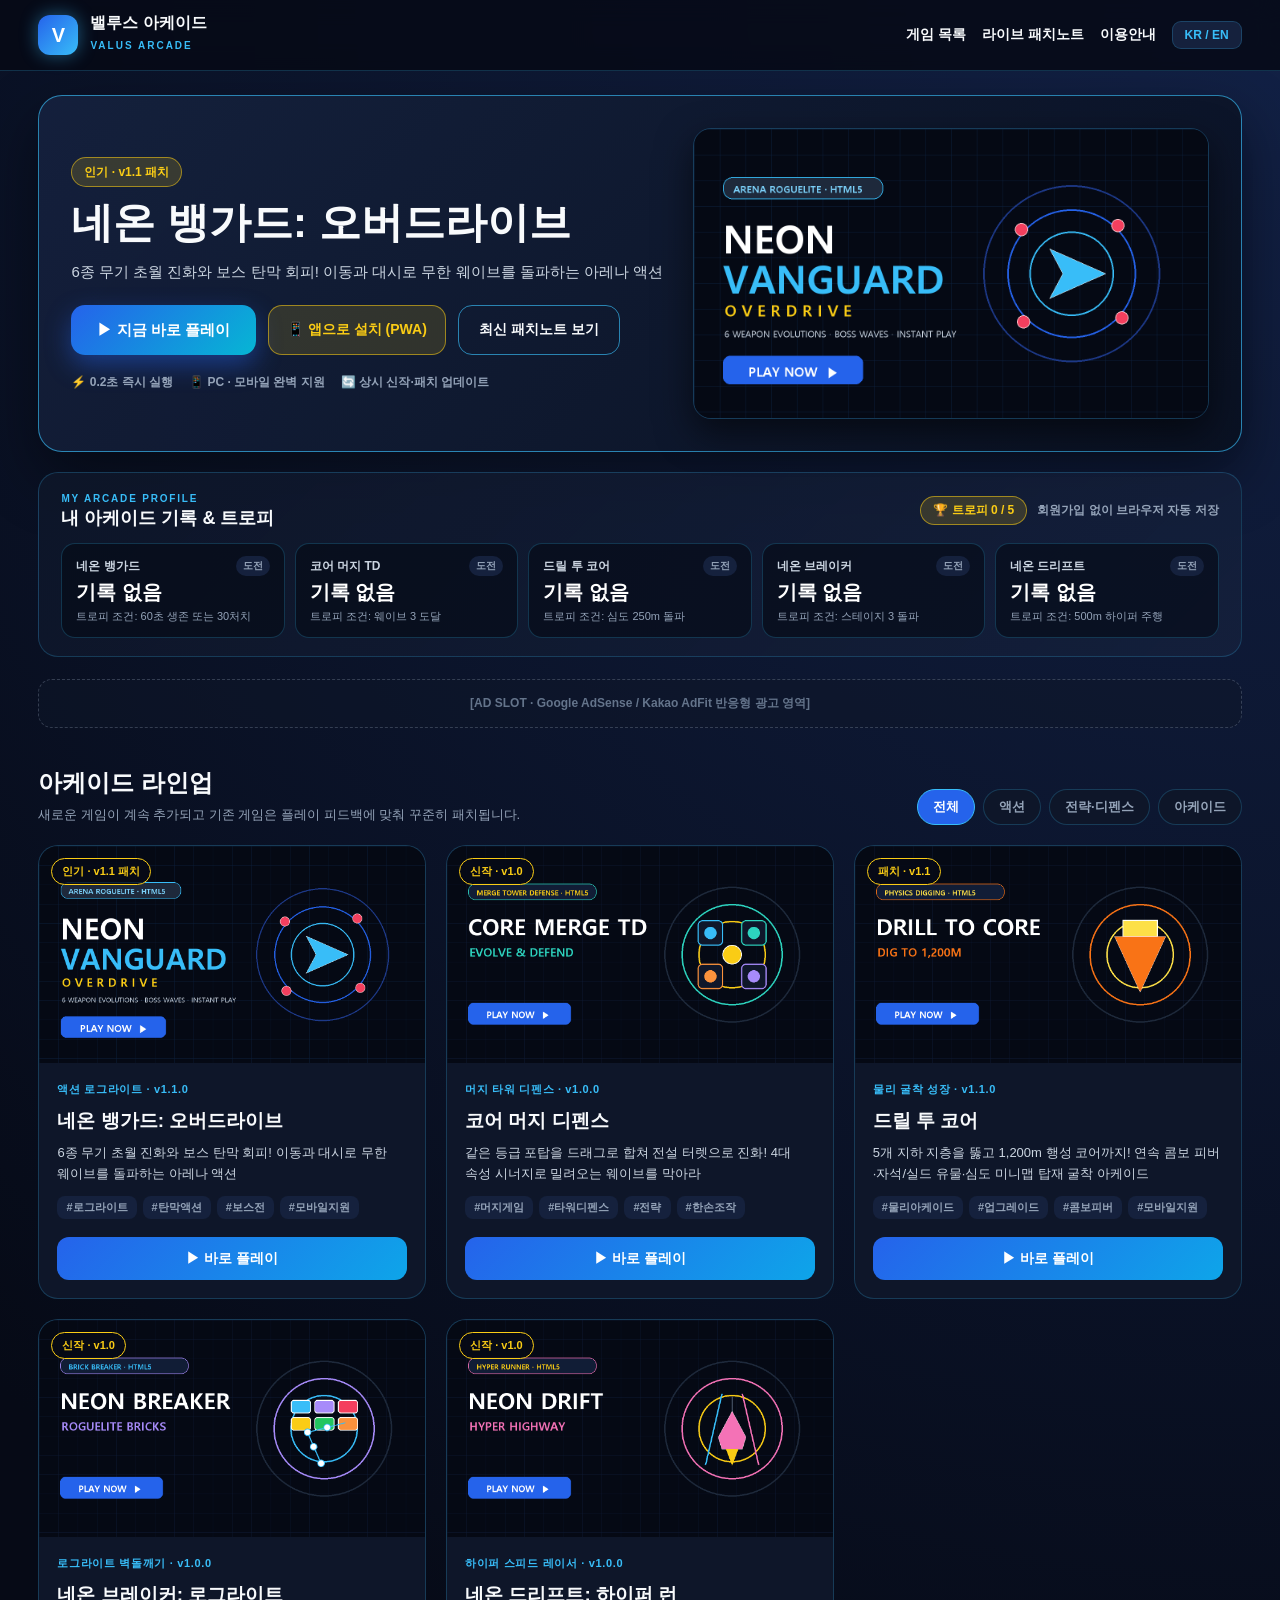
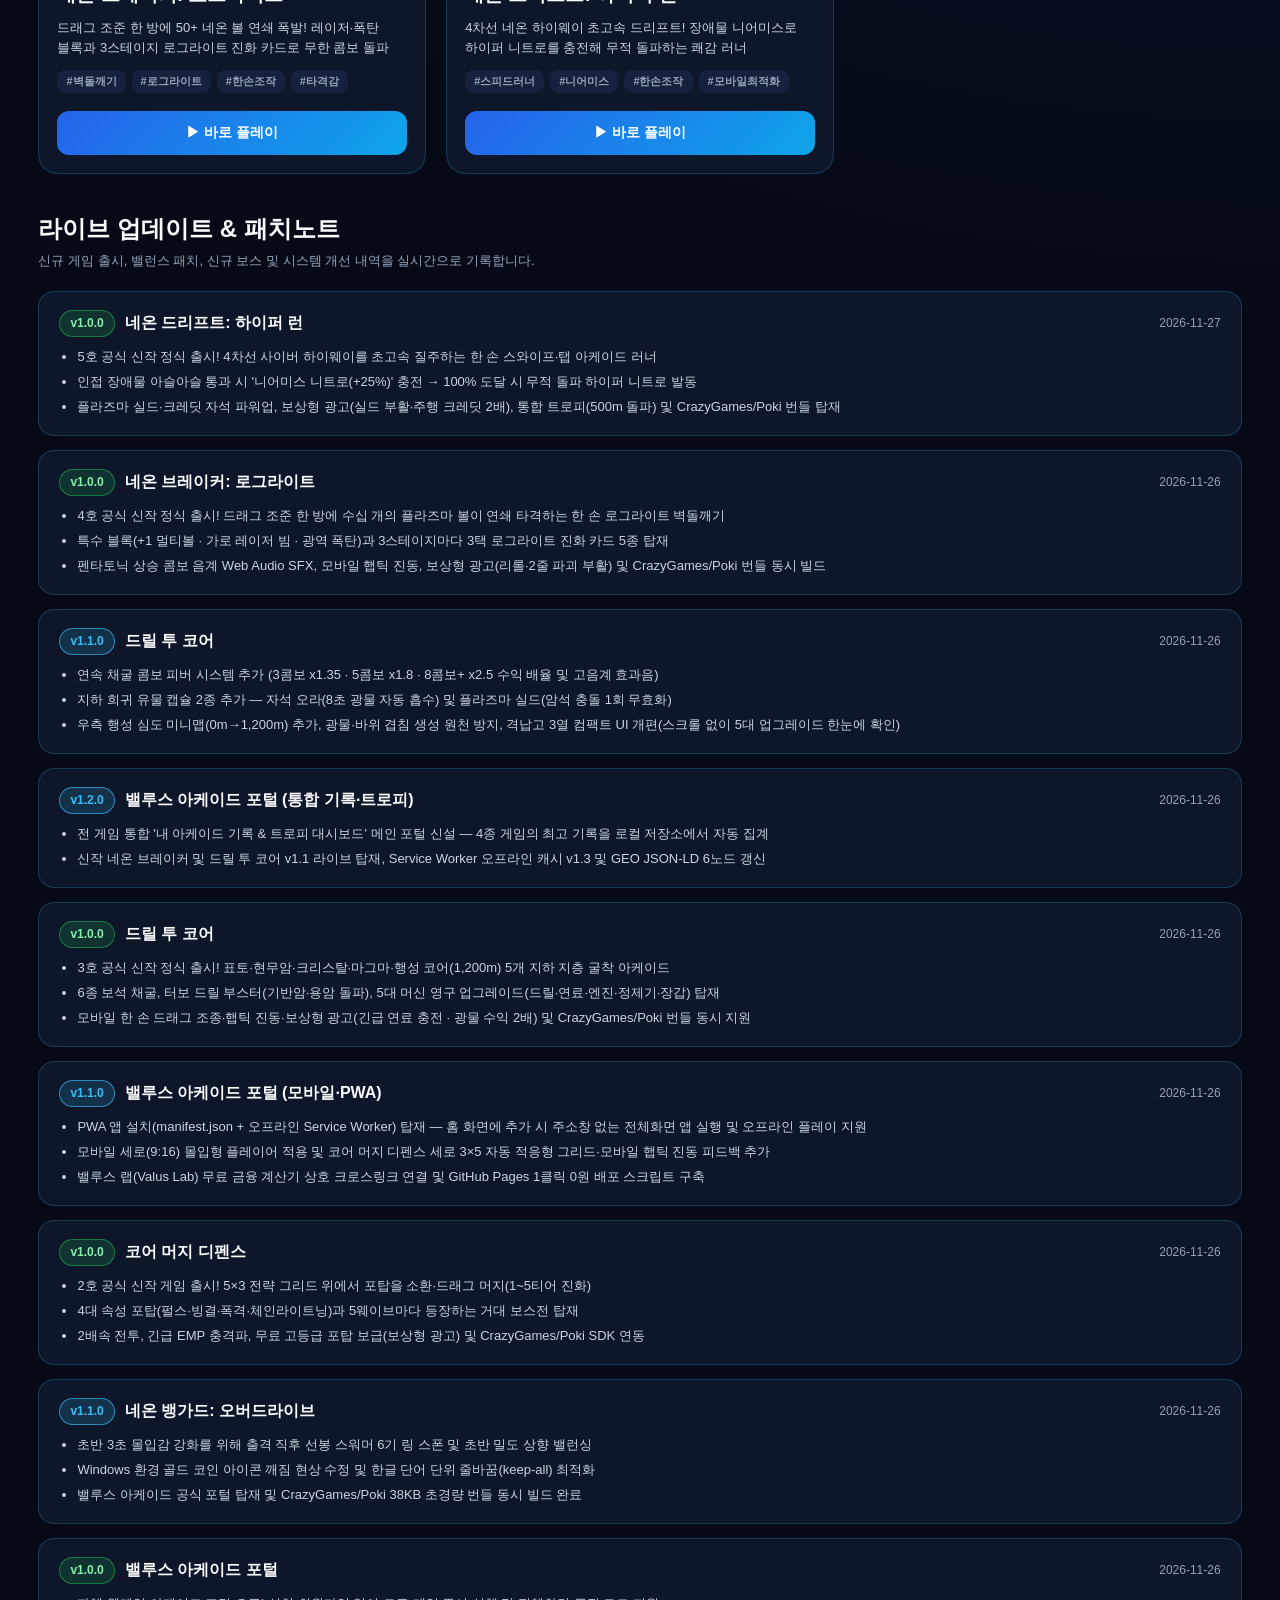
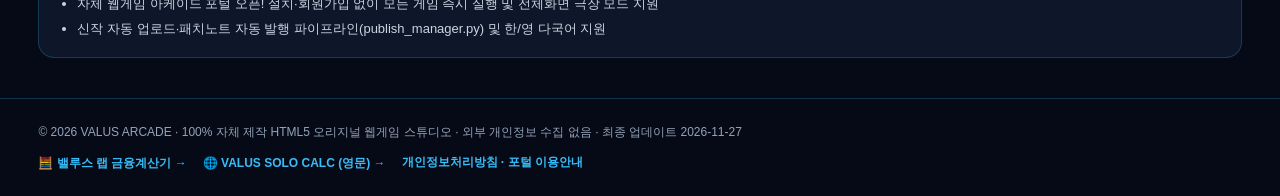
==== index.html @ df814e33 "chore: deploy valus-arcade pwa portal" ====
<!DOCTYPE html>
<html lang="ko">
<head>
  <meta charset="UTF-8" />
  <meta name="viewport" content="width=device-width, initial-scale=1.0, viewport-fit=cover" />
  <meta name="theme-color" content="#060a16" />
  <meta name="apple-mobile-web-app-capable" content="yes" />
  <meta name="apple-mobile-web-app-status-bar-style" content="black-translucent" />
  <meta name="apple-mobile-web-app-title" content="밸루스 아케이드" />
  <link rel="manifest" href="manifest.json" />
  <link rel="apple-touch-icon" href="assets/icon-192.png" />
  <title>밸루스 아케이드 | 무료 설치없는 HTML5 웹게임 포털</title>
  <link rel="canonical" href="https://suw0ne.github.io/valus-arcade/" />
  <meta name="robots" content="index, follow, max-image-preview:large" />
  <meta name="description" content="설치 없이 1초 만에 바로 즐기는 프리미엄 HTML5 웹게임 아케이드. 네온 뱅가드, 코어 머지 디펜스, 드릴 투 코어 등 매주 신작 출시와 라이브 패치!" />
  <meta property="og:title" content="밸루스 아케이드 | VALUS ARCADE" />
  <meta property="og:description" content="앱 설치 없이 브라우저에서 바로 즐기는 무료 고퀄리티 웹게임 포털" />
  <meta property="og:type" content="website" />
  <link rel="stylesheet" href="css/portal.css" />
  <!-- GEO_JSONLD_START -->
  <script type="application/ld+json">
{
  "@context": "https://schema.org",
  "@graph": [
    {
      "@type": "WebSite",
      "@id": "https://suw0ne.github.io/valus-arcade/#website",
      "url": "https://suw0ne.github.io/valus-arcade/",
      "name": "밸루스 아케이드 (VALUS ARCADE)",
      "inLanguage": [
        "ko-KR",
        "en-US"
      ],
      "dateModified": "2026-11-27"
    },
    {
      "@type": "WebApplication",
      "@id": "https://suw0ne.github.io/valus-arcade/#app",
      "name": "밸루스 아케이드 HTML5 PWA 게임 포털",
      "url": "https://suw0ne.github.io/valus-arcade/",
      "applicationCategory": "GameApplication",
      "operatingSystem": "Web, Windows, macOS, Android, iOS",
      "isAccessibleForFree": true,
      "offers": {
        "@type": "Offer",
        "price": "0",
        "priceCurrency": "KRW"
      },
      "dateModified": "2026-11-27"
    },
    {
      "@type": "VideoGame",
      "@id": "https://suw0ne.github.io/valus-arcade/play.html?game=neon-vanguard#game",
      "name": "네온 뱅가드: 오버드라이브 (NEON VANGUARD: OVERDRIVE)",
      "url": "https://suw0ne.github.io/valus-arcade/play.html?game=neon-vanguard",
      "genre": [
        "액션 로그라이트",
        "Action Roguelite"
      ],
      "description": "6종 무기 초월 진화와 보스 탄막 회피! 이동과 대시로 무한 웨이브를 돌파하는 아레나 액션",
      "gamePlatform": [
        "Web Browser",
        "Mobile Web",
        "PWA"
      ],
      "applicationCategory": "Game",
      "operatingSystem": "Any (HTML5)",
      "softwareVersion": "1.1.0",
      "isAccessibleForFree": true,
      "offers": {
        "@type": "Offer",
        "price": "0",
        "priceCurrency": "KRW"
      },
      "dateModified": "2026-11-27"
    },
    {
      "@type": "VideoGame",
      "@id": "https://suw0ne.github.io/valus-arcade/play.html?game=core-merge-td#game",
      "name": "코어 머지 디펜스 (CORE MERGE TD)",
      "url": "https://suw0ne.github.io/valus-arcade/play.html?game=core-merge-td",
      "genre": [
        "머지 타워 디펜스",
        "Merge Tower Defense"
      ],
      "description": "같은 등급 포탑을 드래그로 합쳐 전설 터렛으로 진화! 4대 속성 시너지로 밀려오는 웨이브를 막아라",
      "gamePlatform": [
        "Web Browser",
        "Mobile Web",
        "PWA"
      ],
      "applicationCategory": "Game",
      "operatingSystem": "Any (HTML5)",
      "softwareVersion": "1.0.0",
      "isAccessibleForFree": true,
      "offers": {
        "@type": "Offer",
        "price": "0",
        "priceCurrency": "KRW"
      },
      "dateModified": "2026-11-27"
    },
    {
      "@type": "VideoGame",
      "@id": "https://suw0ne.github.io/valus-arcade/play.html?game=drill-to-core#game",
      "name": "드릴 투 코어 (DRILL TO CORE)",
      "url": "https://suw0ne.github.io/valus-arcade/play.html?game=drill-to-core",
      "genre": [
        "물리 굴착 성장",
        "Physics Digging"
      ],
      "description": "5개 지하 지층을 뚫고 1,200m 행성 코어까지! 연속 콤보 피버·자석/실드 유물·심도 미니맵 탑재 굴착 아케이드",
      "gamePlatform": [
        "Web Browser",
        "Mobile Web",
        "PWA"
      ],
      "applicationCategory": "Game",
      "operatingSystem": "Any (HTML5)",
      "softwareVersion": "1.1.0",
      "isAccessibleForFree": true,
      "offers": {
        "@type": "Offer",
        "price": "0",
        "priceCurrency": "KRW"
      },
      "dateModified": "2026-11-27"
    },
    {
      "@type": "VideoGame",
      "@id": "https://suw0ne.github.io/valus-arcade/play.html?game=neon-breaker#game",
      "name": "네온 브레이커: 로그라이트 (NEON BREAKER: ROGUELITE)",
      "url": "https://suw0ne.github.io/valus-arcade/play.html?game=neon-breaker",
      "genre": [
        "로그라이트 벽돌깨기",
        "Roguelite Brick Breaker"
      ],
      "description": "드래그 조준 한 방에 50+ 네온 볼 연쇄 폭발! 레이저·폭탄 블록과 3스테이지 로그라이트 진화 카드로 무한 콤보 돌파",
      "gamePlatform": [
        "Web Browser",
        "Mobile Web",
        "PWA"
      ],
      "applicationCategory": "Game",
      "operatingSystem": "Any (HTML5)",
      "softwareVersion": "1.0.0",
      "isAccessibleForFree": true,
      "offers": {
        "@type": "Offer",
        "price": "0",
        "priceCurrency": "KRW"
      },
      "dateModified": "2026-11-27"
    },
    {
      "@type": "VideoGame",
      "@id": "https://suw0ne.github.io/valus-arcade/play.html?game=neon-drift#game",
      "name": "네온 드리프트: 하이퍼 런 (NEON DRIFT: HYPER RUN)",
      "url": "https://suw0ne.github.io/valus-arcade/play.html?game=neon-drift",
      "genre": [
        "하이퍼 스피드 레이서",
        "Hyper Speed Runner"
      ],
      "description": "4차선 네온 하이웨이 초고속 드리프트! 장애물 니어미스로 하이퍼 니트로를 충전해 무적 돌파하는 쾌감 러너",
      "gamePlatform": [
        "Web Browser",
        "Mobile Web",
        "PWA"
      ],
      "applicationCategory": "Game",
      "operatingSystem": "Any (HTML5)",
      "softwareVersion": "1.0.0",
      "isAccessibleForFree": true,
      "offers": {
        "@type": "Offer",
        "price": "0",
        "priceCurrency": "KRW"
      },
      "dateModified": "2026-11-27"
    }
  ]
}
  </script>
  <!-- GEO_JSONLD_END -->
</head>
<body>
  <header class="top-nav">
    <div class="container nav-inner">
      <a href="index.html" class="brand">
        <span class="brand-mark">V</span>
        <div>
          <strong id="portal-name">밸루스 아케이드</strong>
          <span class="brand-sub">VALUS ARCADE</span>
        </div>
      </a>
      <nav class="nav-links">
        <a href="#games-section" data-i18n="navGames">게임 목록</a>
        <a href="#patch-section" data-i18n="navPatch">라이브 패치노트</a>
        <button id="btn-policy" class="nav-link-btn" data-i18n="navInfo">이용안내</button>
        <button id="btn-lang" class="lang-btn">KR / EN</button>
      </nav>
    </div>
  </header>

  <main class="container">
    <!-- 히어로 피처드 배너 -->
    <section id="hero-banner" class="hero-card">
      <div class="hero-info">
        <span id="hero-badge" class="hero-badge">인기 · v1.1 패치</span>
        <h1 id="hero-title">네온 뱅가드: 오버드라이브</h1>
        <p id="hero-desc">6종 무기 초월 진화와 보스 탄막 회피! 이동과 대시로 무한 웨이브를 돌파하는 아레나 액션</p>
        <div class="hero-actions">
          <a id="hero-play-btn" href="play.html?game=neon-vanguard" class="btn-play-now">▶ <span data-i18n="playNow">지금 바로 플레이</span></a>
          <button id="btn-install-pwa" type="button" class="btn-install-pwa">📱 <span data-i18n="installApp">앱으로 설치 (PWA)</span></button>
          <a href="#patch-section" class="btn-outline" data-i18n="viewPatches">최신 패치노트 보기</a>
        </div>
        <div class="hero-meta">
          <span>⚡ <span data-i18n="metaInstant">0.2초 즉시 실행</span></span>
          <span>📱 <span data-i18n="metaDevice">PC · 모바일 완벽 지원</span></span>
          <span>🔄 <span data-i18n="metaPatch">상시 신작·패치 업데이트</span></span>
        </div>
      </div>
      <div class="hero-visual">
        <img id="hero-img" src="assets/cover_neon-vanguard.png" alt="대표 게임 커버" />
      </div>
    </section>

    <!-- 내 아케이드 통합 기록 & 트로피 바 (100% 브라우저 로컬 저장소 기반) -->
    <section id="profile-strip" class="profile-strip" aria-label="내 아케이드 기록">
      <div class="profile-head">
        <div class="profile-title-wrap">
          <span class="profile-kicker">MY ARCADE PROFILE</span>
          <h2 data-i18n="profileTitle">내 아케이드 기록 & 트로피</h2>
        </div>
        <div class="profile-meta">
          <span id="trophy-count-pill" class="trophy-pill">🏆 0 / 4</span>
          <span class="profile-note" data-i18n="profileNote">회원가입 없이 브라우저 자동 저장</span>
        </div>
      </div>
      <div id="profile-cards" class="profile-grid"></div>
    </section>

    <!-- 상단 파트너 광고 슬롯 (애드센스 / 카카오 애드핏 연동 위치) -->
    <div class="ad-banner-slot" data-i18n="adSlotLabel">
      [AD SLOT · Google AdSense / Kakao AdFit 반응형 배너 영역]
    </div>

    <!-- 게임 카탈로그 섹션 -->
    <section id="games-section" class="section-block">
      <div class="section-head">
        <div>
          <h2 data-i18n="catalogTitle">아케이드 라인업</h2>
          <p class="section-sub" data-i18n="catalogSub">새로운 게임이 계속 추가되고 기존 게임은 플레이 피드백에 맞춰 꾸준히 패치됩니다.</p>
        </div>
        <div class="filter-bar" role="tablist">
          <button class="filter-chip active" data-genre="all" data-i18n="genreAll">전체</button>
          <button class="filter-chip" data-genre="action" data-i18n="genreAction">액션</button>
          <button class="filter-chip" data-genre="strategy" data-i18n="genreStrategy">전략·디펜스</button>
          <button class="filter-chip" data-genre="arcade" data-i18n="genreArcade">아케이드</button>
        </div>
      </div>
      <div id="games-grid" class="games-grid"></div>
    </section>

    <!-- 라이브 패치노트 섹션 -->
    <section id="patch-section" class="section-block">
      <div class="section-head">
        <div>
          <h2 data-i18n="patchTitle">라이브 업데이트 & 패치노트</h2>
          <p class="section-sub" data-i18n="patchSub">신규 게임 출시, 밸런스 패치, 신규 보스 및 시스템 개선 내역을 실시간으로 기록합니다.</p>
        </div>
      </div>
      <div id="patch-list" class="patch-list"></div>
    </section>
  </main>

  <footer class="site-footer">
    <div class="container footer-inner">
      <p>© 2026 VALUS ARCADE · <span data-i18n="footerCopy">100% 자체 제작 HTML5 오리지널 웹게임 스튜디오 · 외부 개인정보 수집 없음</span> · 최종 업데이트 <time id="arcade-lastmod" datetime="2026-11-27">2026-11-27</time></p>
      <div class="footer-links" id="valus-hub-bar">
        <a href="https://suw0ne.github.io/valus-lab/" target="_blank" rel="noopener noreferrer" class="footer-btn" data-i18n="valusLabLink">🧮 밸루스 랩 금융계산기 →</a>
        <a href="https://suw0ne.github.io/valus-solo-calc/" target="_blank" rel="noopener noreferrer" class="footer-btn" data-i18n="soloCalcLink">🌐 VALUS SOLO CALC (EN) →</a>
        <button id="btn-privacy-footer" class="footer-btn" data-i18n="privacyTitle">개인정보처리방침 · 안내</button>
      </div>
    </div>
  </footer>

  <!-- 개인정보처리방침 & 포털 이용안내 모달 (애드센스·포털 필수 요건) -->
  <div id="policy-modal" class="modal-backdrop hidden">
    <div class="modal-box">
      <div class="modal-head">
        <h3 data-i18n="privacyTitle">개인정보처리방침 · 포털 이용안내</h3>
        <button id="btn-close-policy" class="close-btn">✕</button>
      </div>
      <div class="modal-content" id="policy-text"></div>
    </div>
  </div>

  <script src="js/portal.js"></script>
</body>
</html>
---- css/portal.css ----
/* 밸루스 아케이드 — 상용 HTML5 게임 포털 스타일 */
:root {
  --bg: #060a16;
  --surface: #0e1629;
  --surface-2: #15213d;
  --border: rgba(56, 189, 248, 0.22);
  --border-hi: rgba(56, 189, 248, 0.65);
  --text: #f8fafc;
  --muted: #94a3b8;
  --cyan: #38bdf8;
  --blue: #2563eb;
  --gold: #facc15;
  --emerald: #22c55e;
  --rose: #f43f5e;
}

* { box-sizing: border-box; margin: 0; padding: 0; }
html, body {
  background: radial-gradient(circle at top right, #122146 0%, var(--bg) 52%);
  color: var(--text);
  font-family: 'Pretendard', 'Malgun Gothic', -apple-system, BlinkMacSystemFont, sans-serif;
  line-height: 1.55;
  word-break: keep-all;
  min-height: 100vh;
}
a { color: inherit; text-decoration: none; }
.hidden { display: none !important; }
.container { width: min(1240px, 94vw); margin: 0 auto; }

/* 네비게이션 */
.top-nav {
  position: sticky; top: 0; z-index: 40;
  background: rgba(6, 10, 22, 0.85);
  backdrop-filter: blur(12px);
  border-bottom: 1px solid var(--border);
}
.nav-inner {
  display: flex; align-items: center; justify-content: space-between;
  padding: 14px 0; gap: 16px;
}
.brand { display: flex; align-items: center; gap: 12px; }
.brand-mark {
  width: 40px; height: 40px; border-radius: 12px;
  background: linear-gradient(135deg, var(--blue), var(--cyan));
  display: grid; place-items: center; font-weight: 900; font-size: 20px; color: #fff;
  box-shadow: 0 0 18px rgba(56, 189, 248, 0.45);
}
.brand strong { display: block; font-size: 16px; font-weight: 900; line-height: 1.1; }
.brand-sub { font-size: 10px; font-weight: 800; letter-spacing: 0.2em; color: var(--cyan); }

.nav-links { display: flex; align-items: center; gap: 16px; font-size: 14px; font-weight: 700; }
.nav-links a:hover, .nav-link-btn:hover { color: var(--cyan); }
.nav-link-btn { background: none; border: none; color: var(--text); font: inherit; cursor: pointer; }
.lang-btn {
  background: var(--surface-2); border: 1px solid var(--border); color: var(--cyan);
  padding: 6px 12px; border-radius: 9px; font-size: 12px; font-weight: 800; cursor: pointer;
}
.back-link {
  background: var(--surface-2); border: 1px solid var(--border);
  padding: 6px 14px; border-radius: 10px; font-size: 13px;
}

/* 히어로 배너 */
.hero-card {
  margin-top: 24px;
  display: grid; grid-template-columns: 1.15fr 1fr; gap: 28px; align-items: center;
  background: linear-gradient(135deg, rgba(21, 33, 61, 0.95), rgba(10, 17, 34, 0.96));
  border: 1px solid var(--border-hi);
  border-radius: 24px; padding: 32px;
  box-shadow: 0 24px 60px rgba(0, 0, 0, 0.45);
}
.hero-badge {
  display: inline-block; padding: 5px 12px; border-radius: 999px;
  background: rgba(250, 204, 21, 0.16); border: 1px solid rgba(250, 204, 21, 0.55);
  color: var(--gold); font-size: 12px; font-weight: 900; margin-bottom: 12px;
}
.hero-info h1 { font-size: clamp(28px, 4vw, 42px); font-weight: 900; line-height: 1.15; margin-bottom: 12px; }
.hero-info p { color: #cbd5e1; font-size: 15px; margin-bottom: 22px; }
.hero-actions { display: flex; flex-wrap: wrap; gap: 12px; margin-bottom: 18px; }
.btn-play-now {
  background: linear-gradient(135deg, var(--blue), #06b6d4); color: #fff;
  padding: 13px 26px; border-radius: 14px; font-weight: 900; font-size: 15px;
  box-shadow: 0 10px 26px rgba(37, 99, 235, 0.45); transition: transform 0.15s ease;
}
.btn-play-now:hover { transform: translateY(-2px); }
.btn-outline {
  border: 1px solid var(--border-hi); color: var(--text);
  padding: 13px 20px; border-radius: 14px; font-weight: 800; font-size: 14px;
}
.btn-install-pwa {
  background: rgba(250, 204, 21, 0.14);
  border: 1px solid rgba(250, 204, 21, 0.55);
  color: var(--gold);
  padding: 13px 18px; border-radius: 14px; font-weight: 900; font-size: 14px;
  cursor: pointer; transition: transform 0.15s ease, background 0.15s ease;
}
.btn-install-pwa:hover { transform: translateY(-2px); background: rgba(250, 204, 21, 0.24); }
.hero-meta { display: flex; flex-wrap: wrap; gap: 16px; font-size: 12px; color: var(--muted); font-weight: 700; }
.hero-visual img {
  width: 100%; border-radius: 18px; border: 1px solid var(--border);
  box-shadow: 0 14px 36px rgba(0, 0, 0, 0.55); display: block;
}

/* 내 아케이드 통합 기록 & 트로피 바 */
.profile-strip {
  margin-top: 20px;
  background: linear-gradient(135deg, rgba(14, 22, 41, 0.92), rgba(21, 33, 61, 0.78));
  border: 1px solid var(--border);
  border-radius: 20px;
  padding: 18px 22px;
}
.profile-head {
  display: flex; flex-wrap: wrap; justify-content: space-between; align-items: center;
  gap: 10px; margin-bottom: 14px;
}
.profile-kicker {
  display: block; font-size: 10px; font-weight: 900; letter-spacing: 0.18em; color: var(--cyan);
}
.profile-title-wrap h2 { font-size: 18px; font-weight: 900; line-height: 1.25; }
.profile-meta { display: flex; align-items: center; gap: 10px; flex-wrap: wrap; }
.trophy-pill {
  background: rgba(250, 204, 21, 0.16); border: 1px solid rgba(250, 204, 21, 0.55);
  color: var(--gold); padding: 4px 12px; border-radius: 999px; font-size: 12px; font-weight: 900;
}
.profile-note { font-size: 12px; color: var(--muted); font-weight: 600; }
.profile-grid {
  display: grid; grid-template-columns: repeat(5, 1fr); gap: 10px;
}
.profile-card {
  background: rgba(6, 10, 22, 0.62); border: 1px solid var(--border); border-radius: 14px;
  padding: 12px 14px; display: flex; flex-direction: column; gap: 4px;
  transition: transform 0.14s ease, border-color 0.14s ease;
}
.profile-card:hover { transform: translateY(-2px); border-color: var(--cyan); }
.profile-card.unlocked {
  border-color: rgba(250, 204, 21, 0.55);
  background: linear-gradient(135deg, rgba(250, 204, 21, 0.08), rgba(6, 10, 22, 0.72));
}
.profile-card-top {
  display: flex; justify-content: space-between; align-items: center; gap: 6px;
}
.profile-game { font-size: 12px; font-weight: 800; color: #cbd5e1; }
.profile-trophy-tag {
  font-size: 10px; font-weight: 900; padding: 2px 7px; border-radius: 999px;
  background: var(--surface-2); color: var(--muted); white-space: nowrap;
}
.profile-card.unlocked .profile-trophy-tag {
  background: rgba(250, 204, 21, 0.2); color: var(--gold);
}
.profile-val { font-size: 20px; font-weight: 900; color: #fff; line-height: 1.2; }
.profile-sub { font-size: 11px; color: var(--muted); }

/* 광고 슬롯 */
.ad-banner-slot, .ad-box-slot {
  margin: 22px 0; padding: 14px; text-align: center;
  border: 1px dashed rgba(148, 163, 184, 0.3); border-radius: 14px;
  background: rgba(14, 22, 41, 0.5); color: #64748b; font-size: 12px; font-weight: 700;
}

/* 섹션 헤더 & 필터 */
.section-block { margin: 36px 0; }
.section-head {
  display: flex; flex-wrap: wrap; justify-content: space-between; align-items: flex-end;
  gap: 14px; margin-bottom: 20px;
}
.section-head h2 { font-size: 24px; font-weight: 900; }
.section-sub { font-size: 13px; color: var(--muted); margin-top: 4px; }
.filter-bar { display: flex; flex-wrap: wrap; gap: 8px; }
.filter-chip {
  background: var(--surface); border: 1px solid var(--border); color: var(--muted);
  padding: 8px 15px; border-radius: 999px; font-size: 13px; font-weight: 800; cursor: pointer;
}
.filter-chip.active { background: var(--blue); border-color: var(--cyan); color: #fff; }

/* 게임 카드 그리드 */
.games-grid {
  display: grid; grid-template-columns: repeat(auto-fill, minmax(310px, 1fr)); gap: 20px;
}
.game-card {
  background: var(--surface); border: 1px solid var(--border); border-radius: 20px;
  overflow: hidden; display: flex; flex-direction: column;
  transition: transform 0.16s ease, border-color 0.16s ease, box-shadow 0.16s ease;
}
.game-card:hover {
  transform: translateY(-4px); border-color: var(--cyan);
  box-shadow: 0 18px 40px rgba(0, 0, 0, 0.45);
}
.game-card.soon { opacity: 0.72; }
.game-thumb-wrap { position: relative; aspect-ratio: 16 / 9; background: #091022; overflow: hidden; }
.game-thumb-wrap img { width: 100%; height: 100%; object-fit: cover; display: block; }
.card-badge {
  position: absolute; top: 12px; left: 12px;
  background: rgba(6, 10, 22, 0.85); border: 1px solid var(--gold); color: var(--gold);
  padding: 4px 10px; border-radius: 999px; font-size: 11px; font-weight: 900;
}
.card-body { padding: 18px; display: flex; flex-direction: column; gap: 8px; flex-grow: 1; }
.card-genre { font-size: 11px; font-weight: 900; color: var(--cyan); letter-spacing: 0.06em; }
.card-title { font-size: 19px; font-weight: 900; }
.card-desc { font-size: 13px; color: #cbd5e1; flex-grow: 1; }
.tag-row { display: flex; flex-wrap: wrap; gap: 6px; margin-top: 4px; }
.tag-pill {
  font-size: 11px; color: var(--muted); background: var(--surface-2);
  padding: 3px 9px; border-radius: 8px; font-weight: 700;
}
.card-cta {
  margin-top: 10px; display: block; text-align: center;
  background: linear-gradient(135deg, var(--blue), #0ea5e9); color: #fff;
  padding: 11px; border-radius: 12px; font-weight: 900; font-size: 14px;
}
.card-cta.disabled { background: var(--surface-2); color: var(--muted); pointer-events: none; }

/* 패치노트 */
.patch-list { display: grid; gap: 14px; }
.patch-card {
  background: var(--surface); border: 1px solid var(--border); border-radius: 16px; padding: 18px 20px;
}
.patch-head { display: flex; flex-wrap: wrap; align-items: center; gap: 10px; margin-bottom: 10px; }
.patch-ver {
  background: rgba(56, 189, 248, 0.16); color: var(--cyan); border: 1px solid var(--border-hi);
  padding: 3px 10px; border-radius: 999px; font-size: 12px; font-weight: 900;
}
.patch-ver.release { background: rgba(34, 197, 94, 0.16); color: #86efac; border-color: rgba(34, 197, 94, 0.5); }
.patch-date { font-size: 12px; color: var(--muted); margin-left: auto; }
.patch-items { padding-left: 18px; color: #cbd5e1; font-size: 13px; display: grid; gap: 5px; }

/* 플레이 페이지 극장 레이아웃 */
.play-layout {
  display: grid; grid-template-columns: 1fr 310px; gap: 22px; padding: 22px 0 48px;
}
.theater-wrap { display: flex; flex-direction: column; gap: 14px; }
.theater-bar {
  display: flex; flex-wrap: wrap; justify-content: space-between; align-items: center; gap: 12px;
  background: var(--surface); border: 1px solid var(--border); border-radius: 16px; padding: 12px 18px;
}
.theater-title-group { display: flex; align-items: center; gap: 10px; flex-wrap: wrap; }
.theater-title-group h1 { font-size: 20px; font-weight: 900; }
.badge-mini {
  background: rgba(56, 189, 248, 0.18); color: var(--cyan); padding: 4px 10px;
  border-radius: 8px; font-size: 11px; font-weight: 900;
}
.ver-pill { font-size: 12px; color: var(--gold); font-weight: 800; }
.theater-controls { display: flex; gap: 8px; }
.ctrl-btn {
  background: var(--surface-2); border: 1px solid var(--border); color: var(--text);
  padding: 8px 14px; border-radius: 10px; font-size: 13px; font-weight: 800; cursor: pointer;
}
.ctrl-btn.primary { background: var(--blue); border-color: var(--cyan); color: #fff; }

.iframe-stage {
  width: 100%; aspect-ratio: 16 / 10; min-height: 520px;
  background: #020617; border: 2px solid var(--border-hi); border-radius: 18px;
  overflow: hidden; box-shadow: 0 20px 50px rgba(0, 0, 0, 0.55);
}
.iframe-stage iframe { width: 100%; height: 100%; border: none; display: block; }

.play-details-grid { display: grid; grid-template-columns: 1fr 1fr; gap: 14px; }
.info-box, .sidebar-card {
  background: var(--surface); border: 1px solid var(--border); border-radius: 16px; padding: 18px;
}
.info-box h3, .sidebar-card h3 { font-size: 15px; font-weight: 900; color: var(--cyan); margin-bottom: 8px; }
.info-box p { font-size: 13px; color: #e2e8f0; }
.muted-text { color: var(--muted) !important; margin-top: 8px; }
.mini-patch-list { display: grid; gap: 8px; font-size: 12px; color: #cbd5e1; }
.related-list { display: grid; gap: 12px; }
.related-item {
  display: flex; gap: 10px; align-items: center; padding: 8px;
  background: var(--surface-2); border: 1px solid transparent; border-radius: 12px;
}
.related-item:hover { border-color: var(--cyan); }
.related-item img { width: 84px; height: 52px; object-fit: cover; border-radius: 8px; flex-shrink: 0; }
.related-item strong { display: block; font-size: 13px; }
.related-item span { font-size: 11px; color: var(--muted); }

/* 푸터 & 모달 */
.site-footer { border-top: 1px solid var(--border); padding: 24px 0; margin-top: 40px; }
.footer-inner { display: flex; flex-wrap: wrap; justify-content: space-between; align-items: center; gap: 12px; font-size: 12px; color: var(--muted); }
.footer-links { display: flex; flex-wrap: wrap; align-items: center; gap: 16px; }
.footer-btn { background: none; border: none; color: var(--cyan); font-size: 12px; font-weight: 700; cursor: pointer; }

.modal-backdrop {
  position: fixed; inset: 0; z-index: 60; background: rgba(2, 6, 23, 0.78);
  backdrop-filter: blur(6px); display: grid; place-items: center; padding: 16px;
}
.modal-box {
  width: min(600px, 95vw); background: var(--surface); border: 1px solid var(--border-hi);
  border-radius: 20px; padding: 24px; max-height: 82vh; overflow-y: auto;
}
.modal-head { display: flex; justify-content: space-between; align-items: center; margin-bottom: 14px; }
.close-btn { background: var(--surface-2); border: 1px solid var(--border); color: #fff; padding: 6px 10px; border-radius: 8px; cursor: pointer; }
.modal-content { font-size: 13px; color: #cbd5e1; display: grid; gap: 10px; }

@media (max-width: 960px) {
  .hero-card { grid-template-columns: 1fr; padding: 22px; }
  .profile-grid { grid-template-columns: repeat(2, 1fr); }
  .play-layout { grid-template-columns: 1fr; }
  .play-details-grid { grid-template-columns: 1fr; }
  .iframe-stage { min-height: 440px; }
}

/* 모바일 퍼스트 몰입형 플레이어 (≤768px: 스마트폰 세로 9:16 한 손 최적화) */
@media (max-width: 768px) {
  .nav-inner { padding: 10px 0; }
  .nav-links { gap: 10px; font-size: 12px; }
  .brand strong { font-size: 14px; }
  .play-page .container { width: 100vw; }
  .play-page .play-layout { padding: 8px 0 28px; gap: 12px; }
  .play-page .theater-bar {
    border-radius: 0; border-left: none; border-right: none;
    padding: 8px 12px;
  }
  .play-page .theater-title-group h1 { font-size: 16px; }
  .play-page .iframe-stage {
    border-radius: 0; border-left: none; border-right: none;
    aspect-ratio: auto;
    height: calc(100dvh - 138px);
    min-height: 520px;
  }
  .play-page .play-details-grid,
  .play-page .play-sidebar {
    padding: 0 12px;
  }
  .site-footer { padding-bottom: calc(24px + env(safe-area-inset-bottom, 0px)); }
}
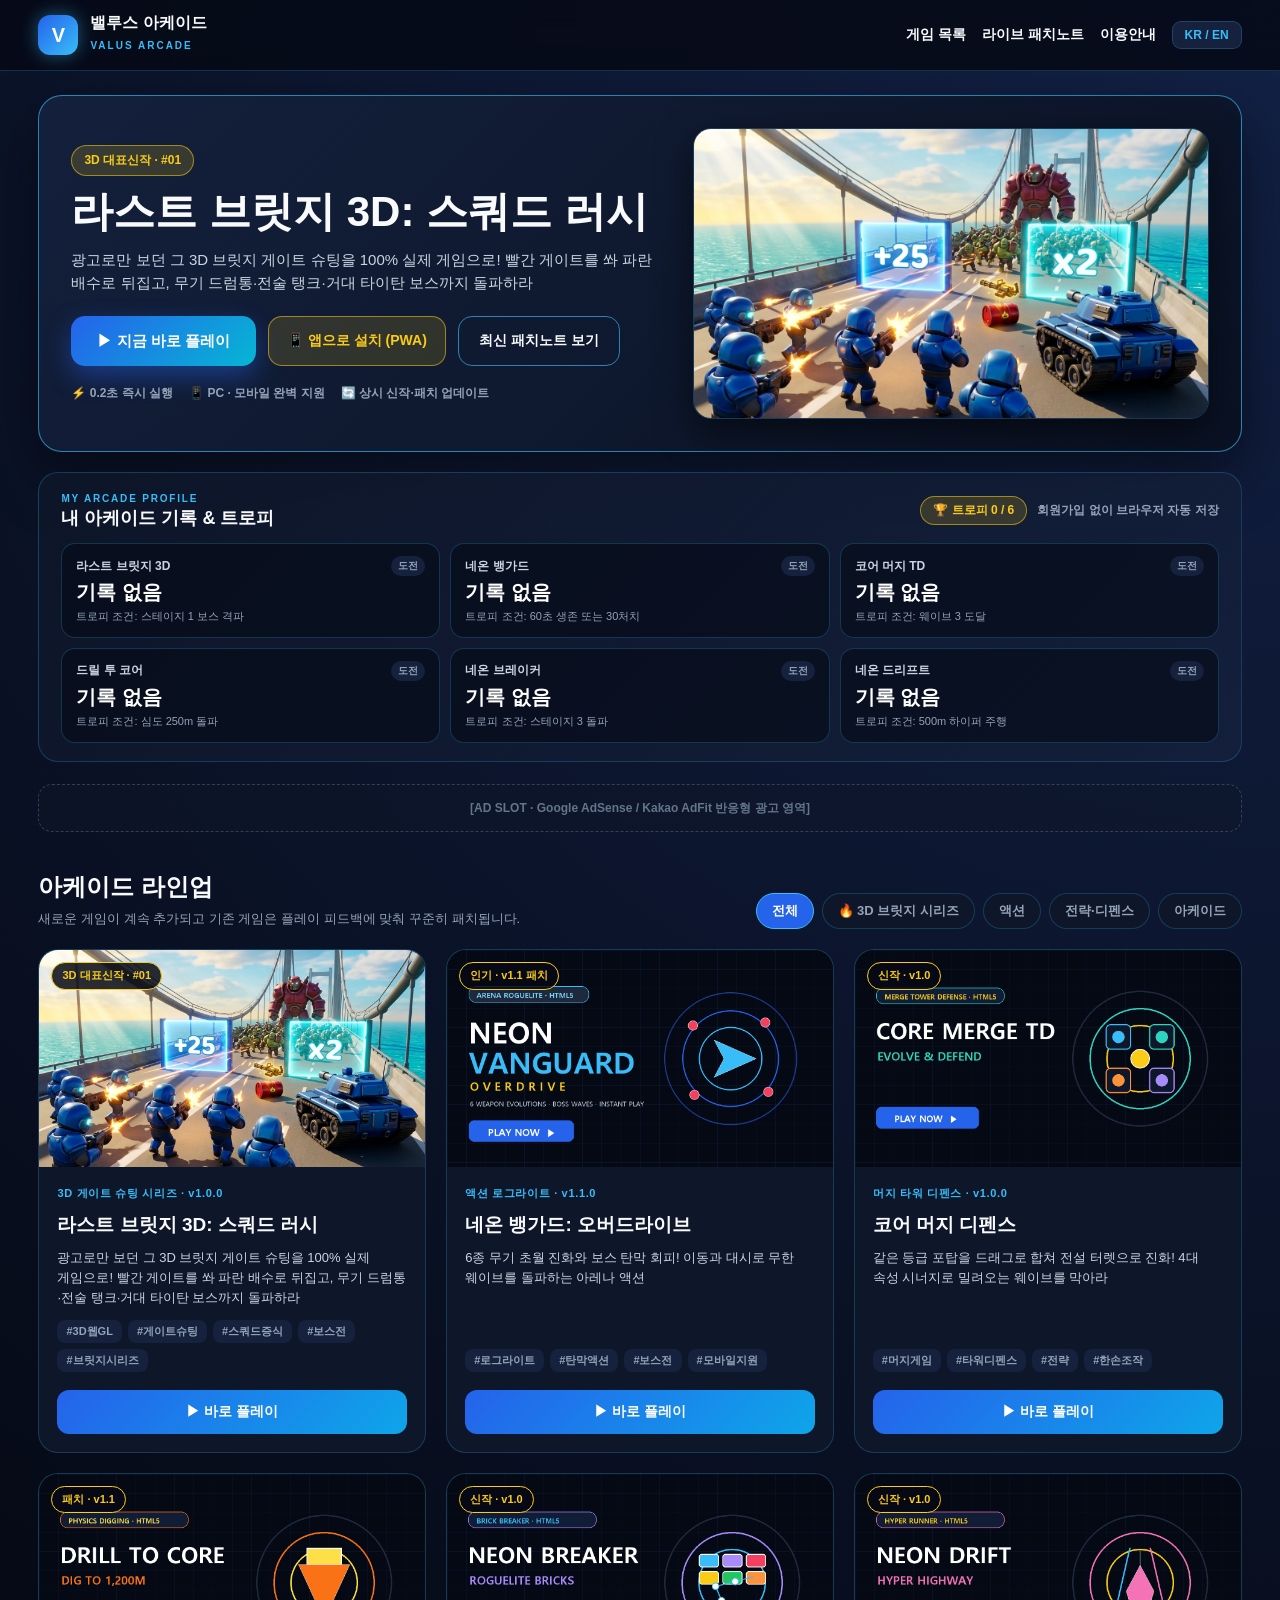
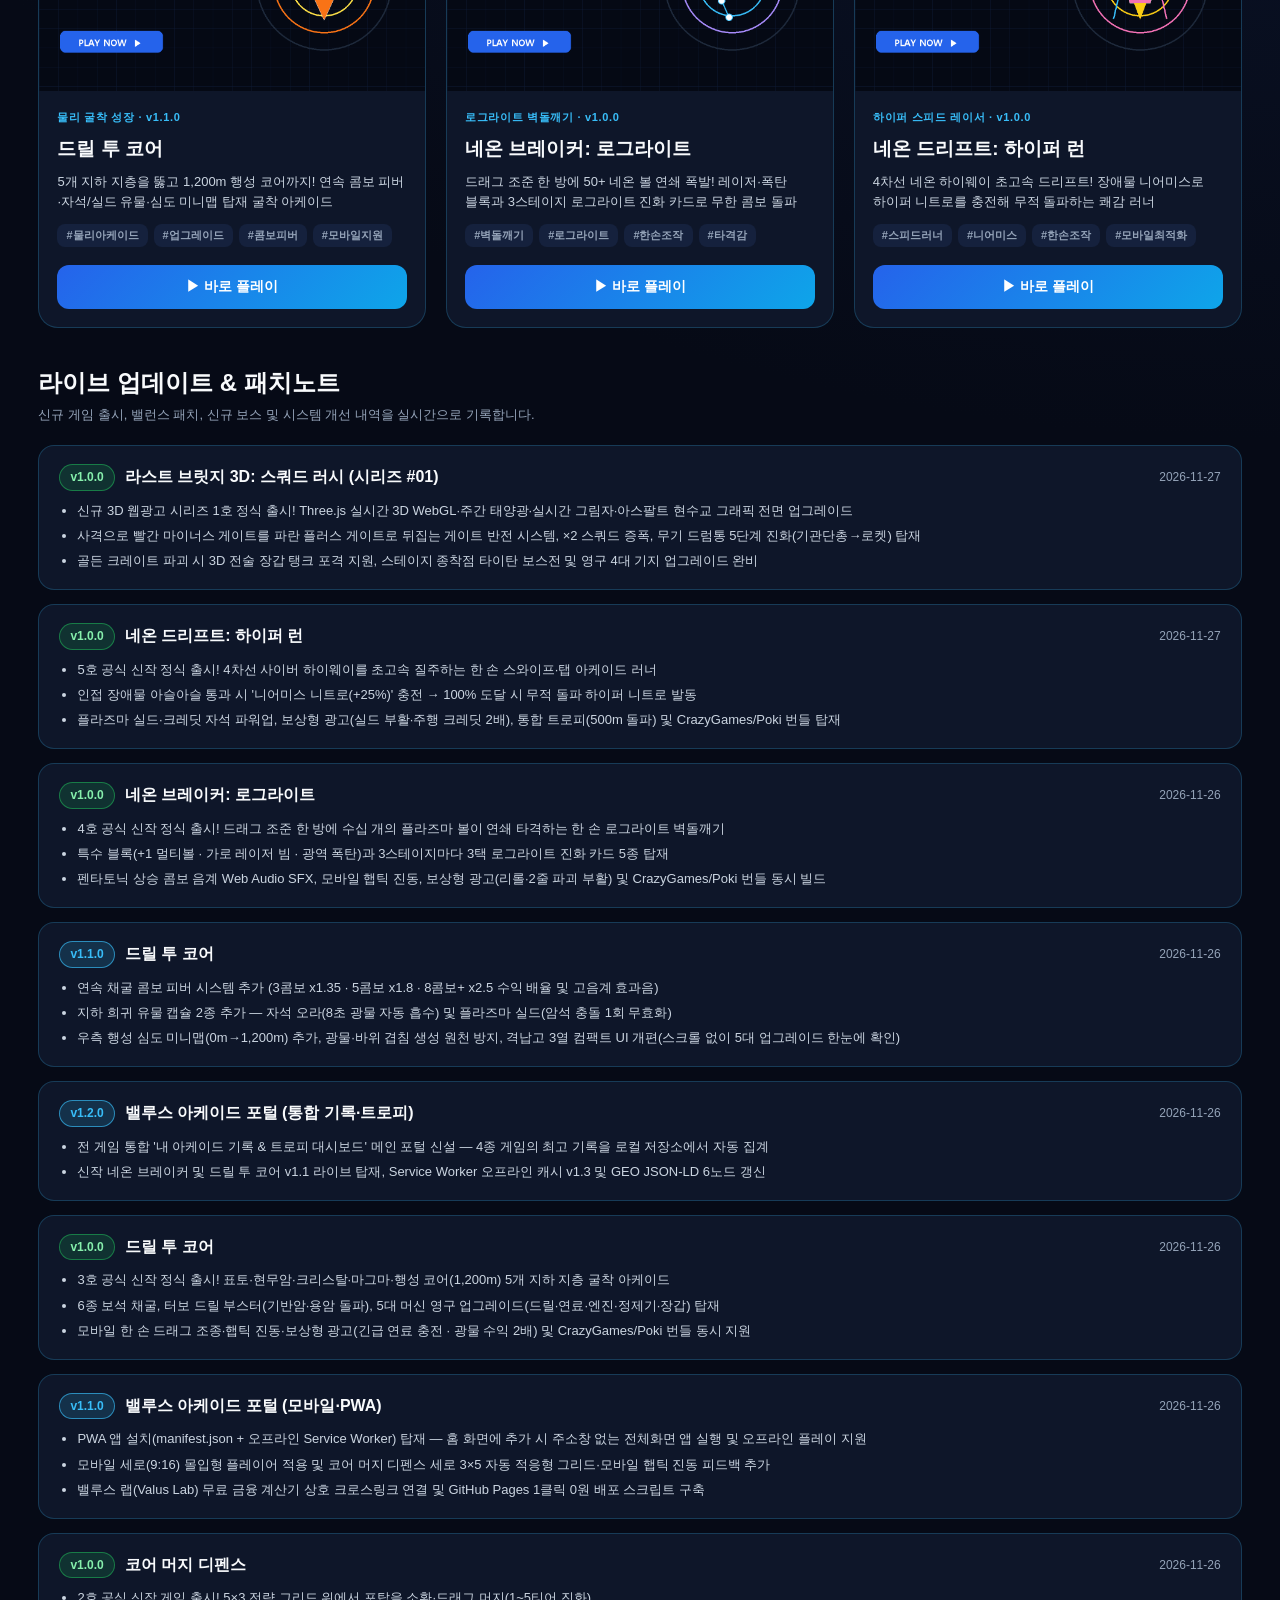
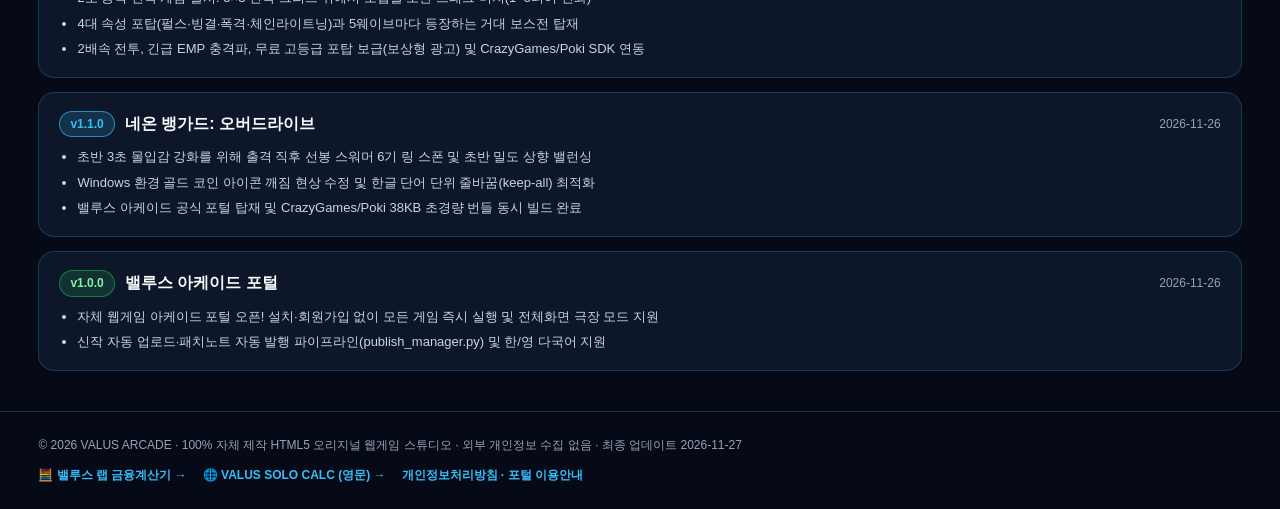
==== commit 4952d02a: "chore: deploy valus-arcade pwa portal" ====
--- a/index.html
+++ b/index.html
@@ -50,6 +50,32 @@
     },
     {
       "@type": "VideoGame",
+      "@id": "https://suw0ne.github.io/valus-arcade/play.html?game=last-bridge-3d#game",
+      "name": "라스트 브릿지 3D: 스쿼드 러시 (LAST BRIDGE 3D: SQUAD RUSH)",
+      "url": "https://suw0ne.github.io/valus-arcade/play.html?game=last-bridge-3d",
+      "genre": [
+        "3D 게이트 슈팅 시리즈",
+        "3D Gate Shooter Series"
+      ],
+      "description": "광고로만 보던 그 3D 브릿지 게이트 슈팅을 100% 실제 게임으로! 빨간 게이트를 쏴 파란 배수로 뒤집고, 무기 드럼통·전술 탱크·거대 타이탄 보스까지 돌파하라",
+      "gamePlatform": [
+        "Web Browser",
+        "Mobile Web",
+        "PWA"
+      ],
+      "applicationCategory": "Game",
+      "operatingSystem": "Any (HTML5)",
+      "softwareVersion": "1.0.0",
+      "isAccessibleForFree": true,
+      "offers": {
+        "@type": "Offer",
+        "price": "0",
+        "priceCurrency": "KRW"
+      },
+      "dateModified": "2026-11-27"
+    },
+    {
+      "@type": "VideoGame",
       "@id": "https://suw0ne.github.io/valus-arcade/play.html?game=neon-vanguard#game",
       "name": "네온 뱅가드: 오버드라이브 (NEON VANGUARD: OVERDRIVE)",
       "url": "https://suw0ne.github.io/valus-arcade/play.html?game=neon-vanguard",
@@ -254,6 +280,7 @@
         </div>
         <div class="filter-bar" role="tablist">
           <button class="filter-chip active" data-genre="all" data-i18n="genreAll">전체</button>
+          <button class="filter-chip" data-genre="series3d" data-i18n="genreSeries3d">🔥 3D 브릿지 시리즈</button>
           <button class="filter-chip" data-genre="action" data-i18n="genreAction">액션</button>
           <button class="filter-chip" data-genre="strategy" data-i18n="genreStrategy">전략·디펜스</button>
           <button class="filter-chip" data-genre="arcade" data-i18n="genreArcade">아케이드</button>
--- a/css/portal.css
+++ b/css/portal.css
@@ -124,7 +124,7 @@
 }
 .profile-note { font-size: 12px; color: var(--muted); font-weight: 600; }
 .profile-grid {
-  display: grid; grid-template-columns: repeat(5, 1fr); gap: 10px;
+  display: grid; grid-template-columns: repeat(3, 1fr); gap: 10px;
 }
 .profile-card {
   background: rgba(6, 10, 22, 0.62); border: 1px solid var(--border); border-radius: 14px;
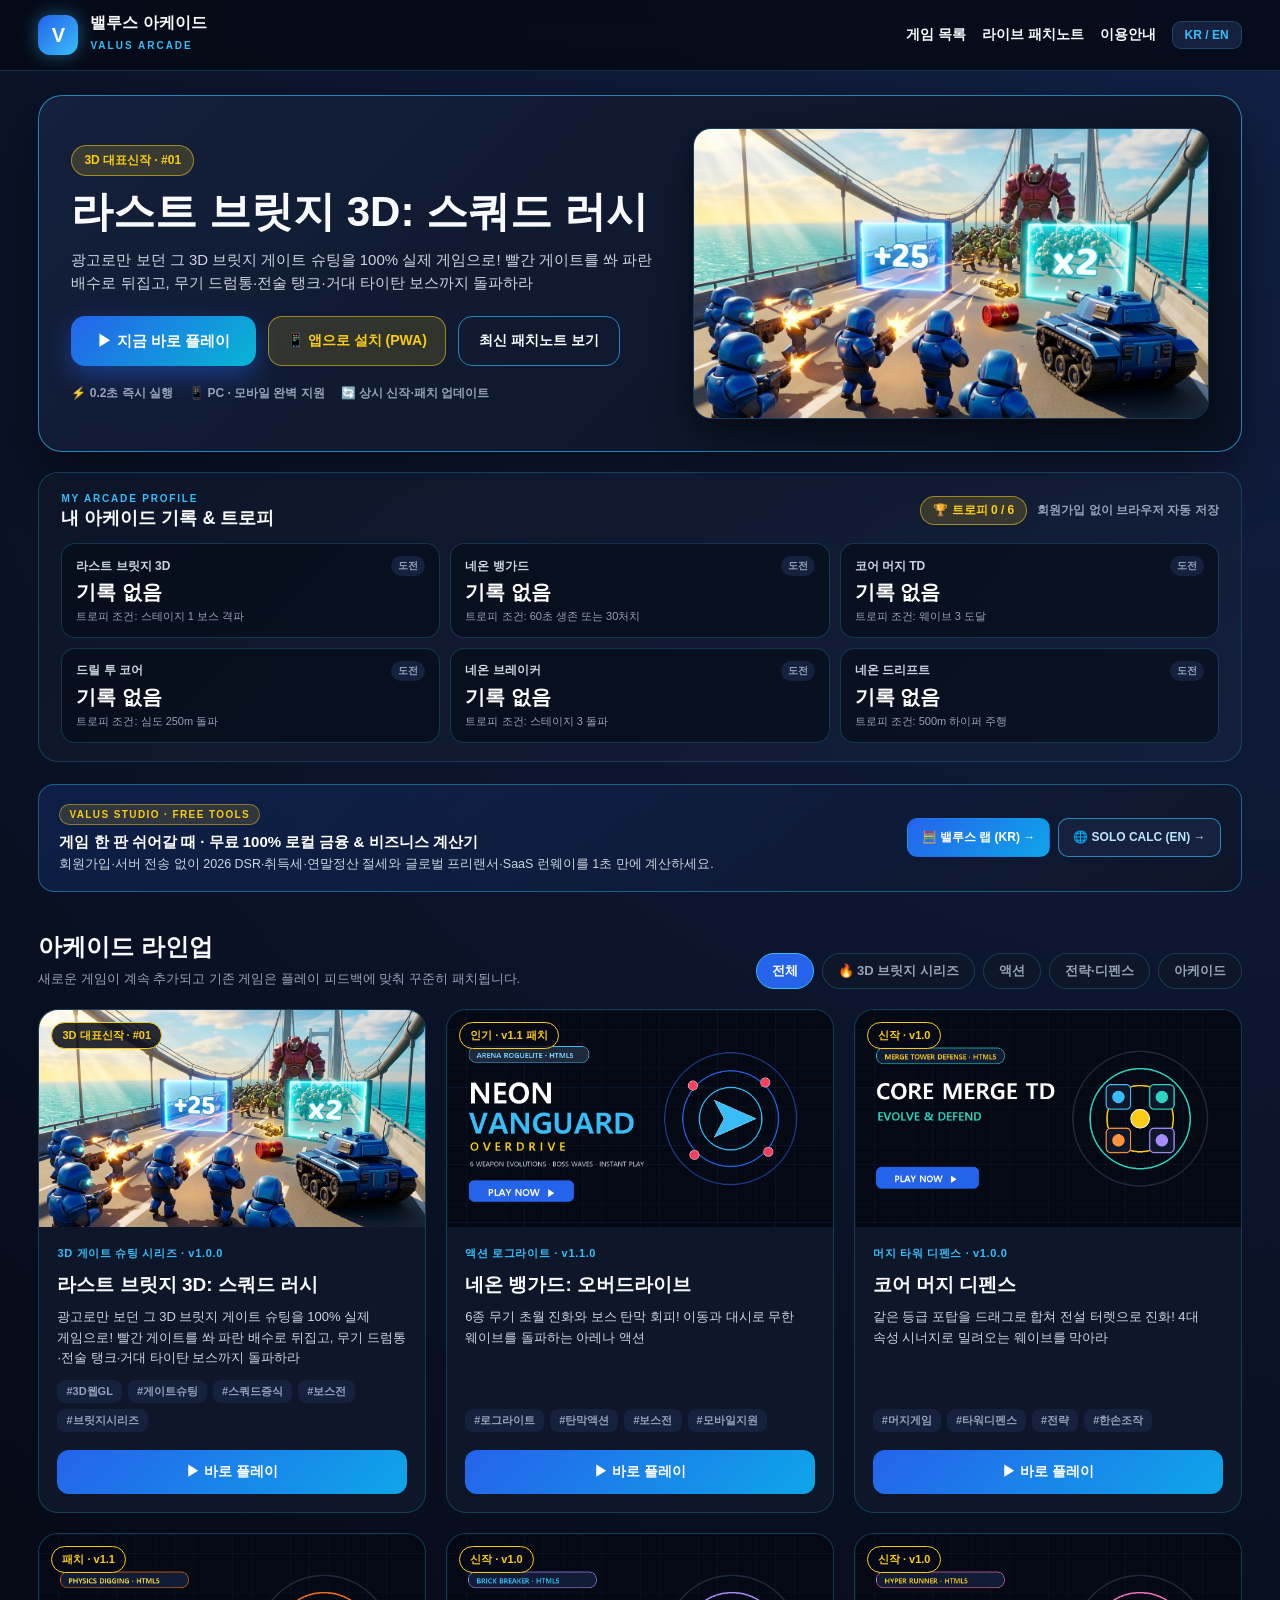
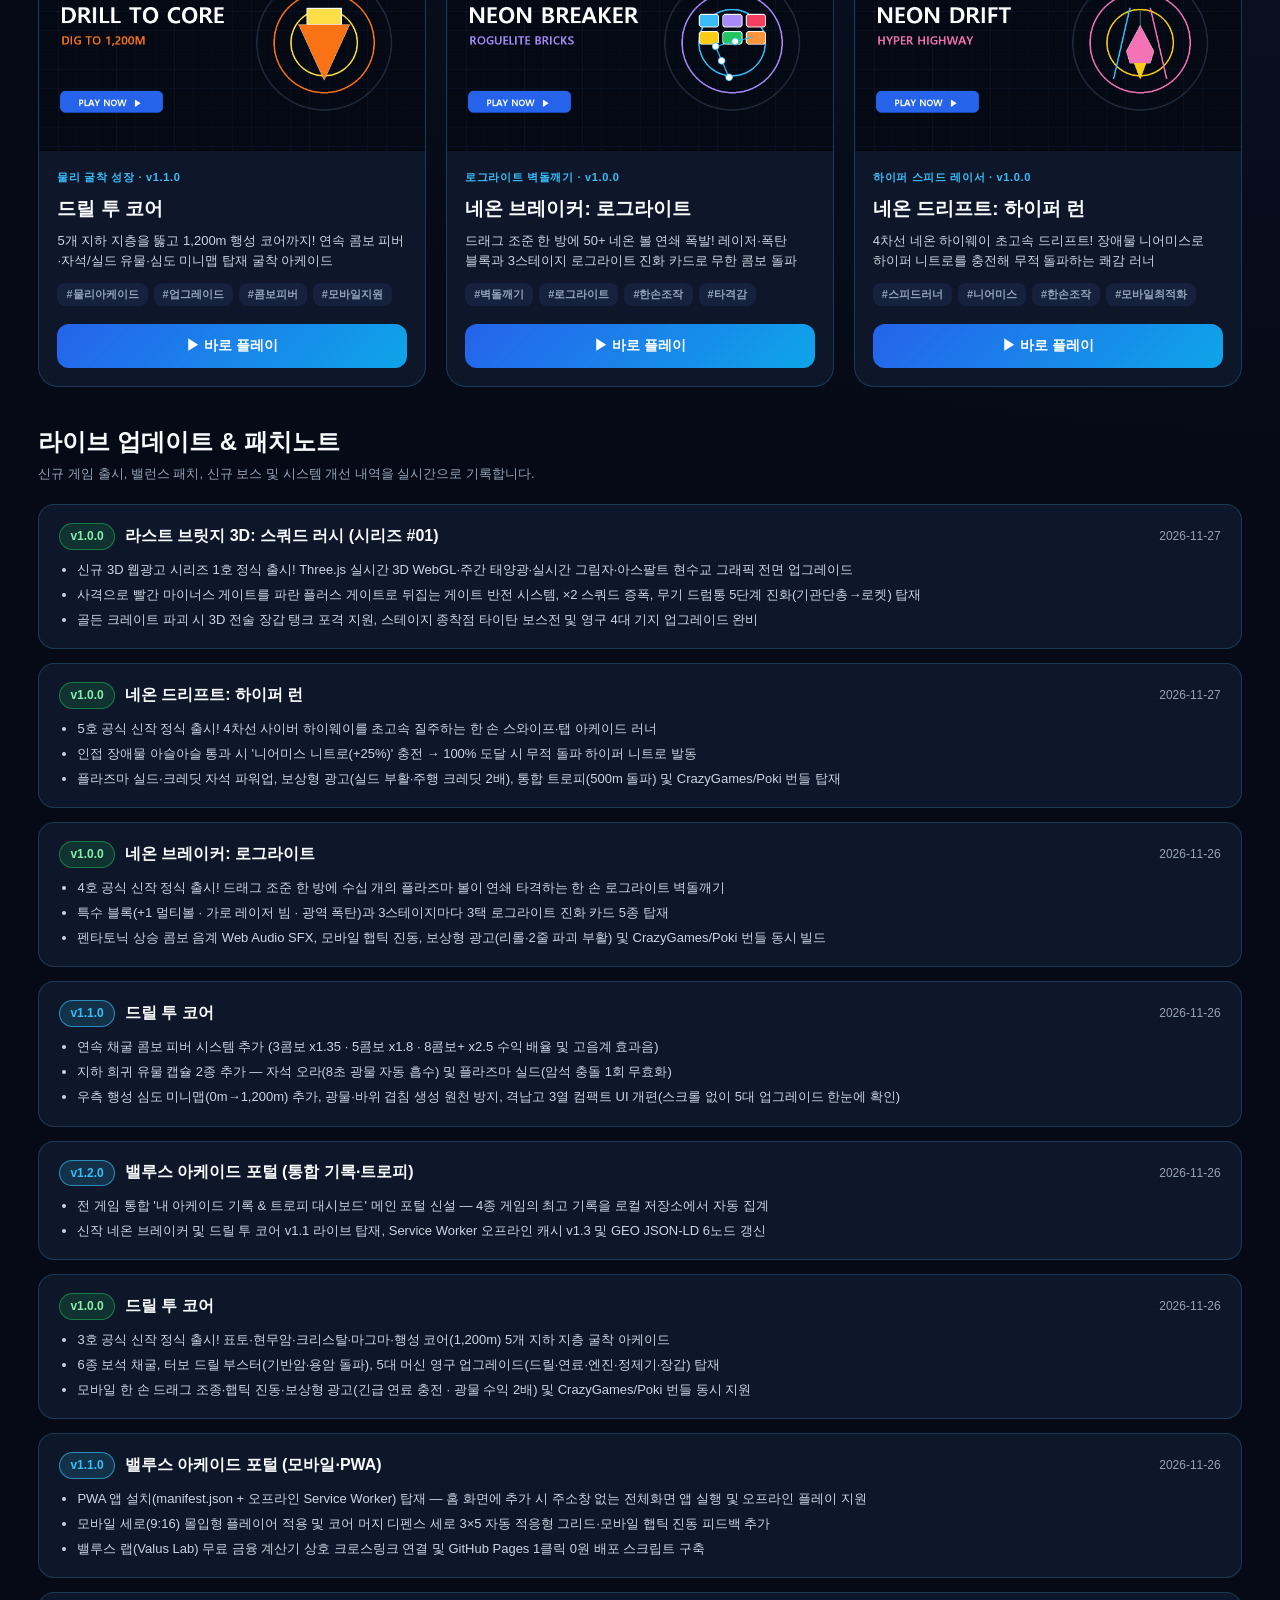
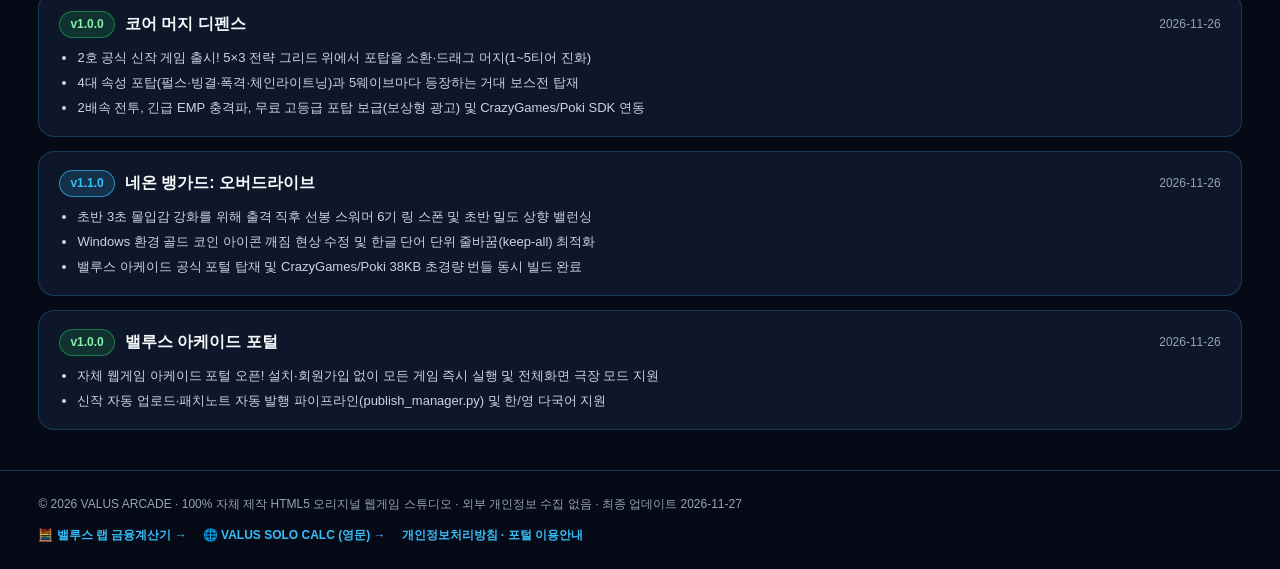
==== commit 0eb8c579: "chore: deploy valus-arcade pwa portal" ====
--- a/index.html
+++ b/index.html
@@ -266,9 +266,17 @@
       <div id="profile-cards" class="profile-grid"></div>
     </section>
 
-    <!-- 상단 파트너 광고 슬롯 (애드센스 / 카카오 애드핏 연동 위치) -->
-    <div class="ad-banner-slot" data-i18n="adSlotLabel">
-      [AD SLOT · Google AdSense / Kakao AdFit 반응형 배너 영역]
+    <!-- 자체 스튜디오 하우스 배너 (외부 광고 승인 전 Valus 무료 도구 크로스 프로모션) -->
+    <div id="house-ad-slot" class="house-banner">
+      <div class="house-banner-left">
+        <span class="house-tag">VALUS STUDIO · FREE TOOLS</span>
+        <strong data-i18n="houseAdTitle">게임 한 판 쉬어갈 때 · 무료 100% 로컬 금융 &amp; 비즈니스 계산기</strong>
+        <p data-i18n="houseAdDesc">회원가입·서버 전송 없이 2026 DSR·취득세·연말정산 절세와 글로벌 프리랜서·SaaS 런웨이를 1초 만에 계산하세요.</p>
+      </div>
+      <div class="house-banner-actions">
+        <a href="https://suw0ne.github.io/valus-lab/" target="_blank" rel="noopener noreferrer" class="house-cta primary" data-i18n="houseCtaLab">🧮 밸루스 랩 (KR) →</a>
+        <a href="https://suw0ne.github.io/valus-solo-calc/" target="_blank" rel="noopener noreferrer" class="house-cta" data-i18n="houseCtaSolo">🌐 SOLO CALC (EN) →</a>
+      </div>
     </div>
 
     <!-- 게임 카탈로그 섹션 -->
--- a/css/portal.css
+++ b/css/portal.css
@@ -149,6 +149,28 @@
 }
 .profile-val { font-size: 20px; font-weight: 900; color: #fff; line-height: 1.2; }
 .profile-sub { font-size: 11px; color: var(--muted); }
+
+/* 자체 스튜디오 하우스 배너 (빈 광고 슬롯 대체 · 외부 API 0%) */
+.house-banner {
+  margin: 22px 0; padding: 16px 20px; border-radius: 16px;
+  background: linear-gradient(135deg, rgba(37, 99, 235, 0.18), rgba(14, 22, 41, 0.92));
+  border: 1px solid rgba(56, 189, 248, 0.42);
+  display: flex; flex-wrap: wrap; justify-content: space-between; align-items: center; gap: 14px;
+}
+.house-banner.compact { margin: 0 0 14px; flex-direction: column; align-items: stretch; gap: 10px; padding: 14px; }
+.house-tag {
+  display: inline-block; font-size: 10px; font-weight: 900; letter-spacing: 0.14em;
+  color: var(--gold); background: rgba(250, 204, 21, 0.14); border: 1px solid rgba(250, 204, 21, 0.45);
+  padding: 2px 9px; border-radius: 999px; margin-bottom: 5px;
+}
+.house-banner strong { display: block; font-size: 15px; font-weight: 900; color: #fff; }
+.house-banner p { font-size: 12.5px; color: #cbd5e1; margin-top: 2px; }
+.house-banner-actions { display: flex; flex-wrap: wrap; gap: 8px; }
+.house-cta {
+  padding: 9px 14px; border-radius: 10px; font-size: 12px; font-weight: 900;
+  background: var(--surface-2); border: 1px solid var(--border-hi); color: #bae6fd; white-space: nowrap;
+}
+.house-cta.primary { background: linear-gradient(135deg, var(--blue), #0ea5e9); color: #fff; border-color: transparent; }
 
 /* 광고 슬롯 */
 .ad-banner-slot, .ad-box-slot {
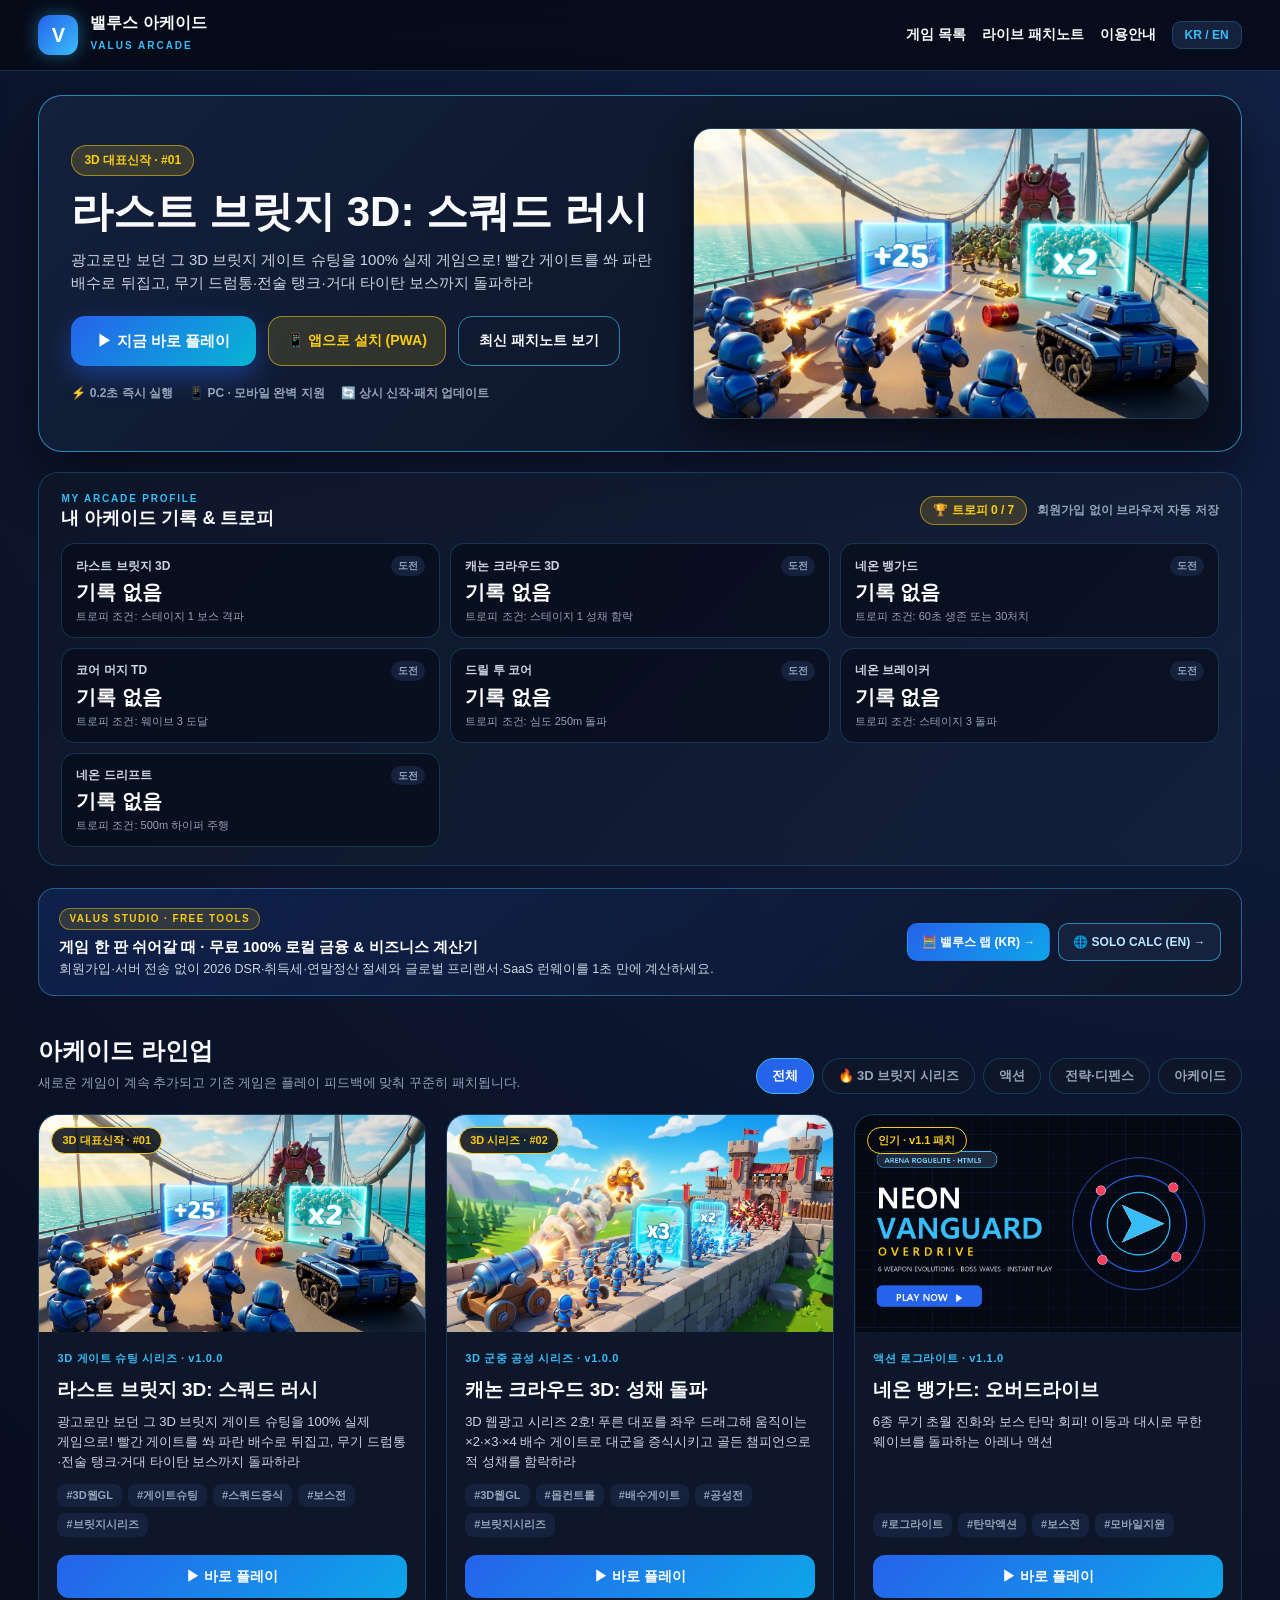
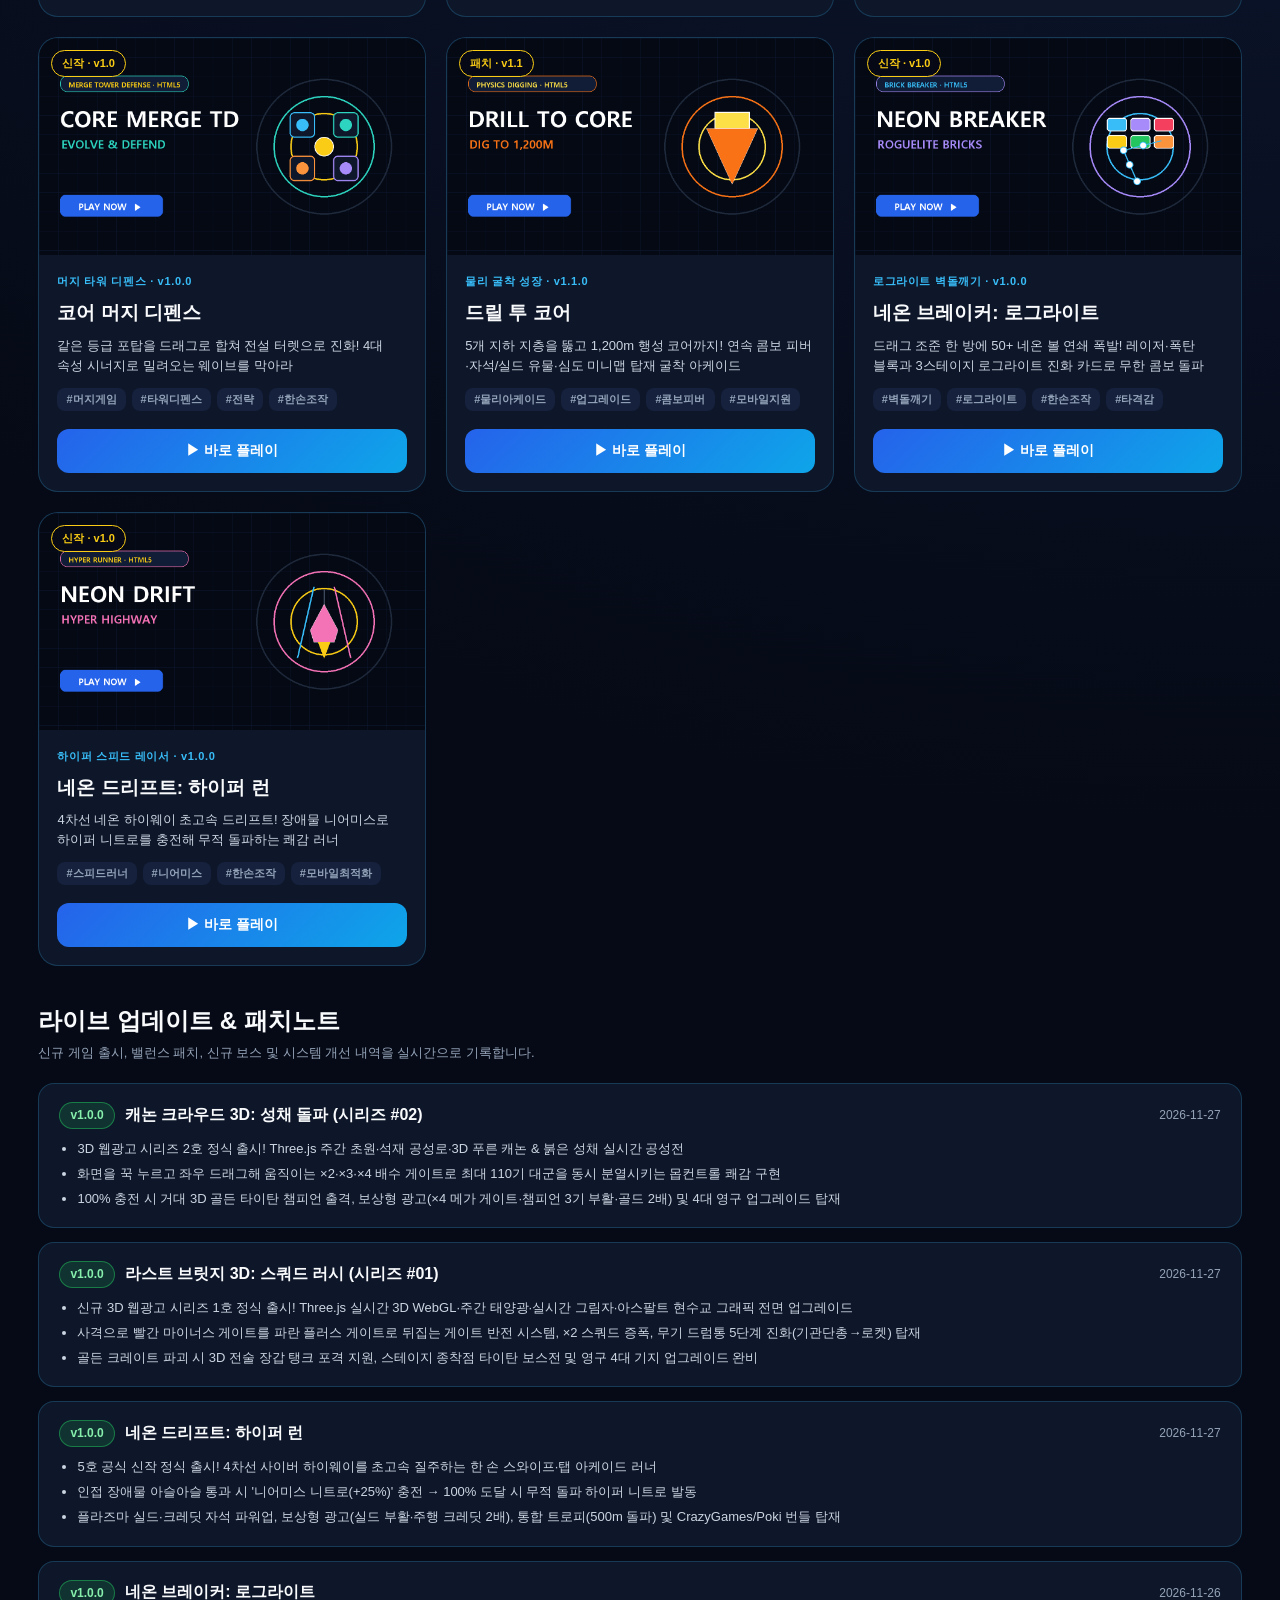
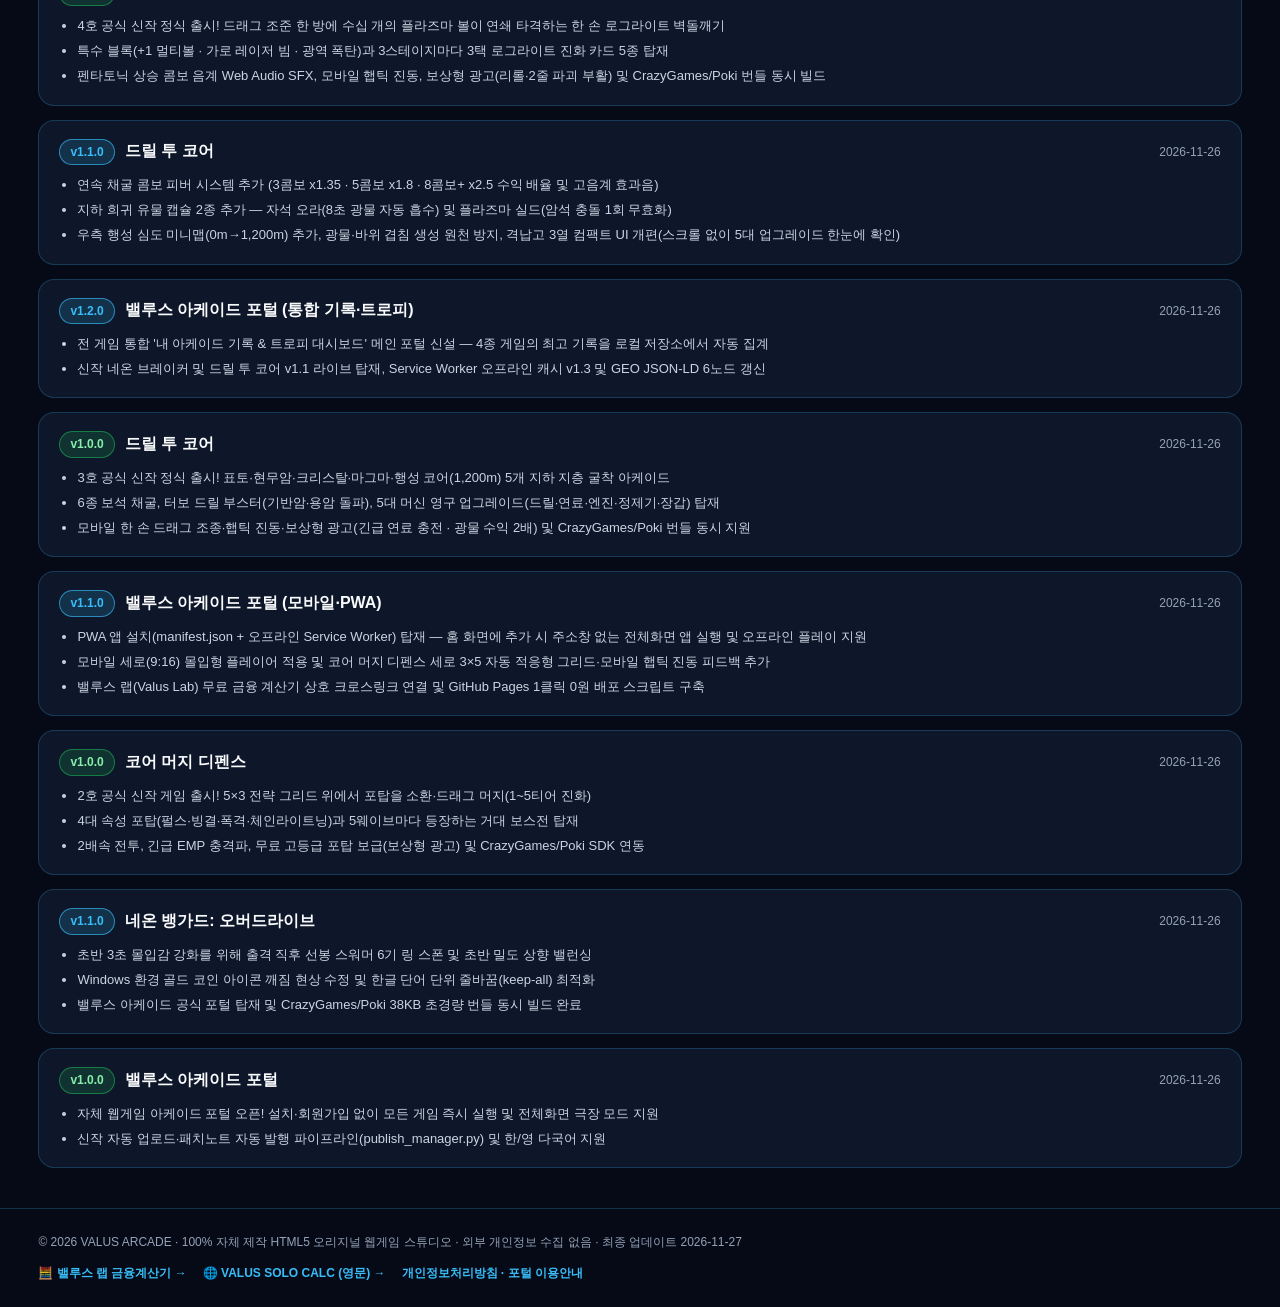
==== commit 0f9f149a: "chore: deploy valus-arcade pwa portal" ====
--- a/index.html
+++ b/index.html
@@ -76,6 +76,32 @@
     },
     {
       "@type": "VideoGame",
+      "@id": "https://suw0ne.github.io/valus-arcade/play.html?game=cannon-crowd-3d#game",
+      "name": "캐논 크라우드 3D: 성채 돌파 (CANNON CROWD 3D: CASTLE RUSH)",
+      "url": "https://suw0ne.github.io/valus-arcade/play.html?game=cannon-crowd-3d",
+      "genre": [
+        "3D 군중 공성 시리즈",
+        "3D Crowd Siege Series"
+      ],
+      "description": "3D 웹광고 시리즈 2호! 푸른 대포를 좌우 드래그해 움직이는 ×2·×3·×4 배수 게이트로 대군을 증식시키고 골든 챔피언으로 적 성채를 함락하라",
+      "gamePlatform": [
+        "Web Browser",
+        "Mobile Web",
+        "PWA"
+      ],
+      "applicationCategory": "Game",
+      "operatingSystem": "Any (HTML5)",
+      "softwareVersion": "1.0.0",
+      "isAccessibleForFree": true,
+      "offers": {
+        "@type": "Offer",
+        "price": "0",
+        "priceCurrency": "KRW"
+      },
+      "dateModified": "2026-11-27"
+    },
+    {
+      "@type": "VideoGame",
       "@id": "https://suw0ne.github.io/valus-arcade/play.html?game=neon-vanguard#game",
       "name": "네온 뱅가드: 오버드라이브 (NEON VANGUARD: OVERDRIVE)",
       "url": "https://suw0ne.github.io/valus-arcade/play.html?game=neon-vanguard",
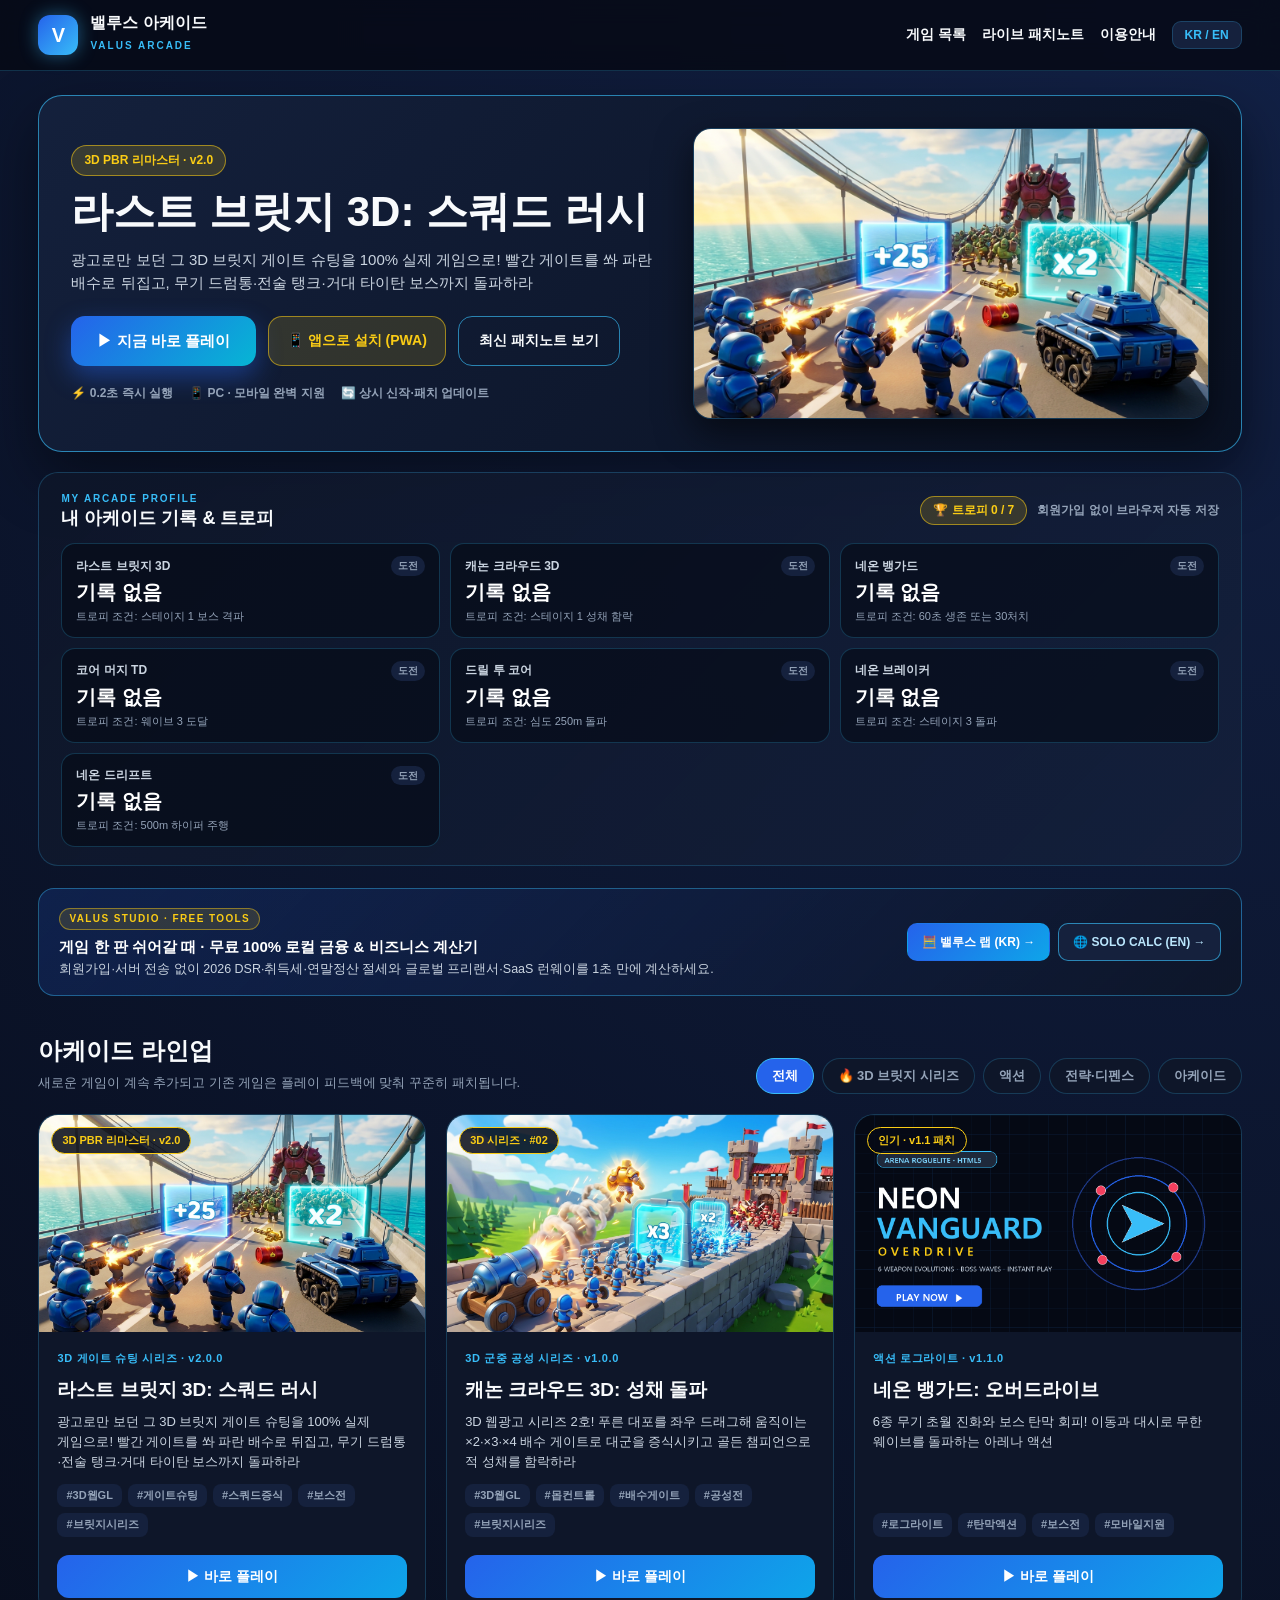
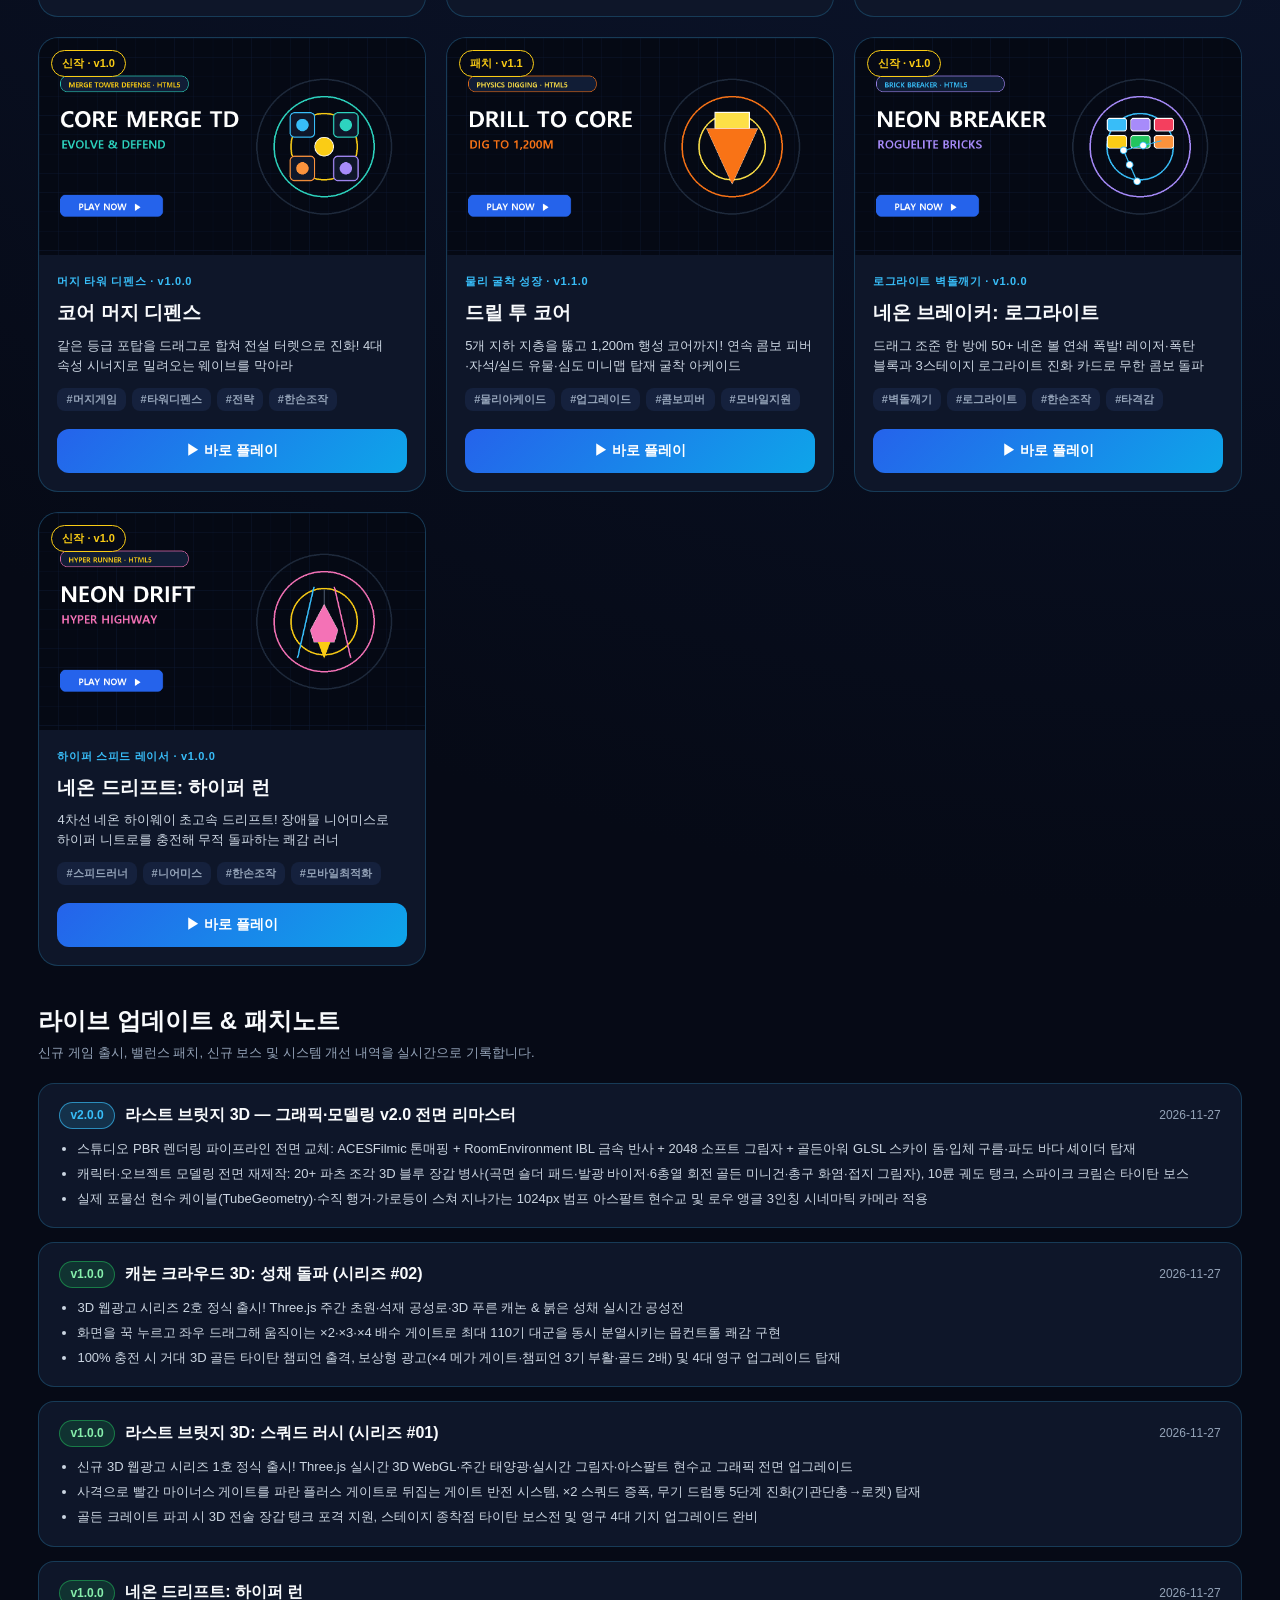
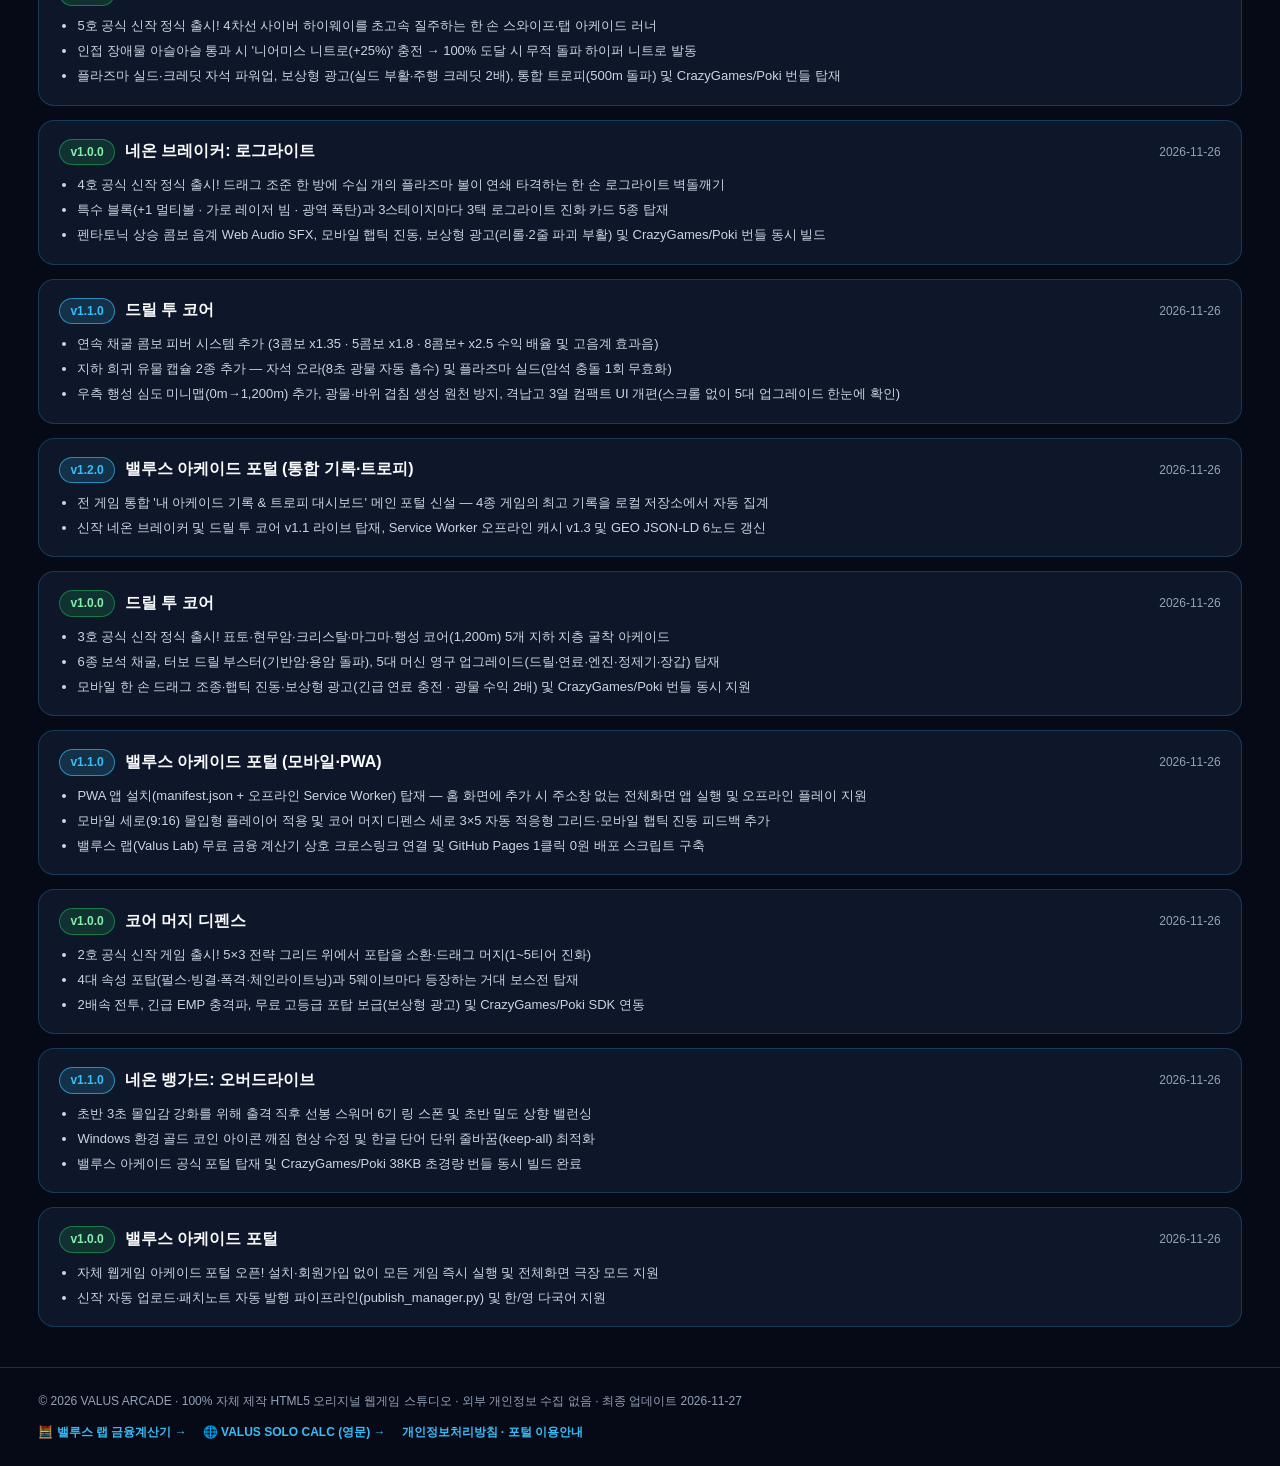
==== commit 80354463: "chore: deploy valus-arcade pwa portal" ====
--- a/index.html
+++ b/index.html
@@ -65,7 +65,7 @@
       ],
       "applicationCategory": "Game",
       "operatingSystem": "Any (HTML5)",
-      "softwareVersion": "1.0.0",
+      "softwareVersion": "2.0.0",
       "isAccessibleForFree": true,
       "offers": {
         "@type": "Offer",
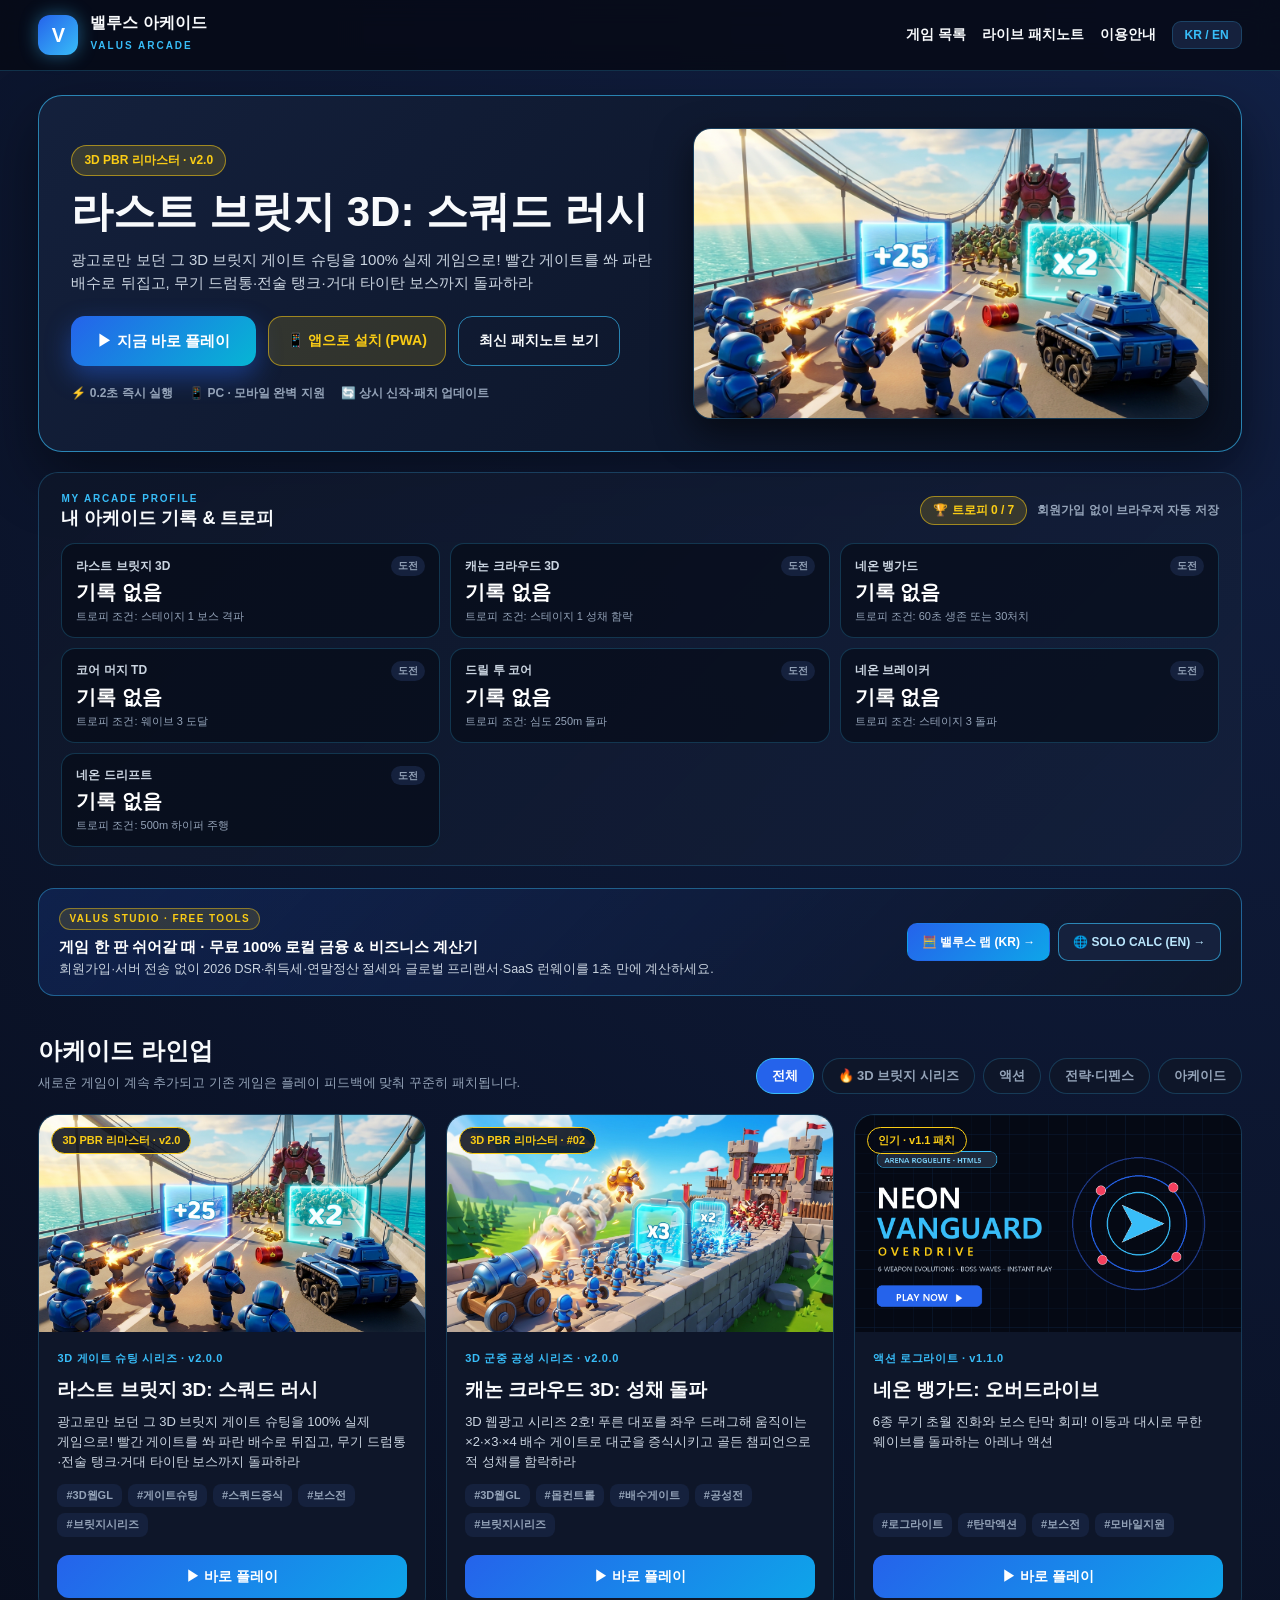
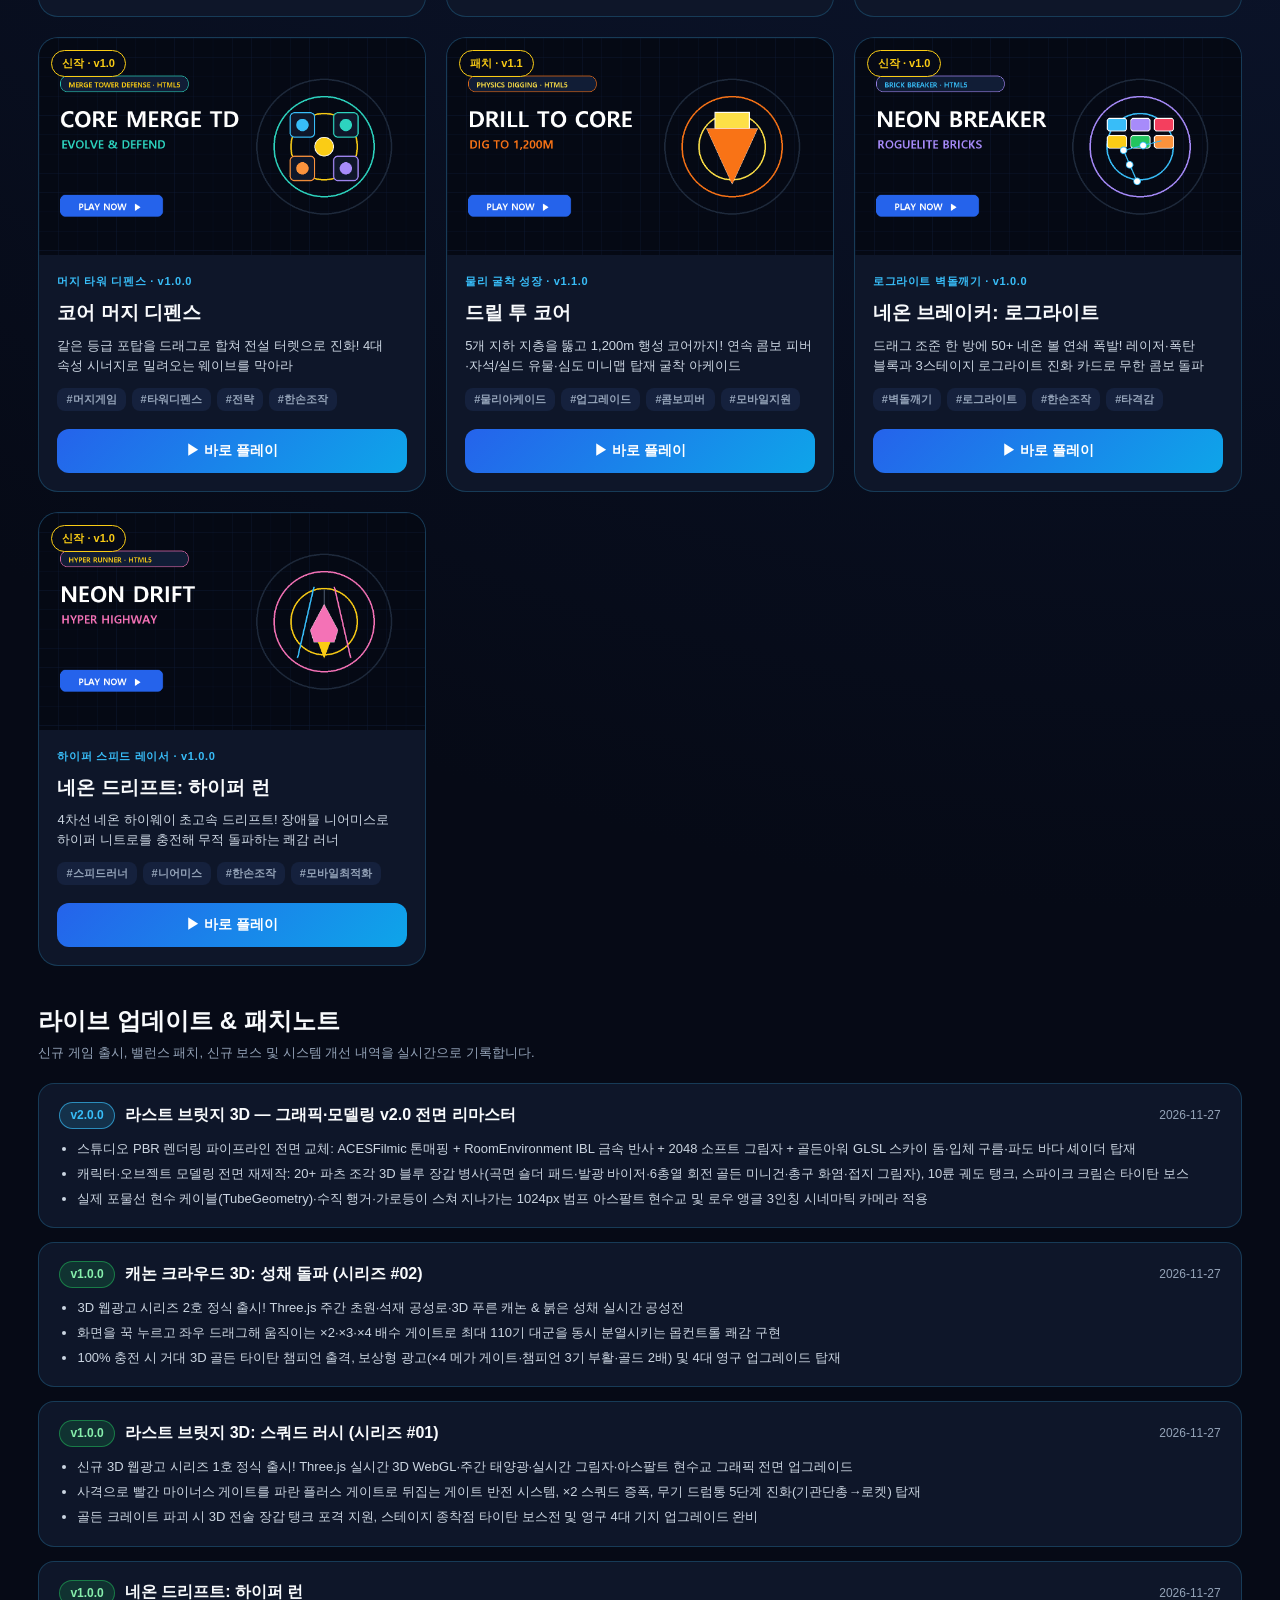
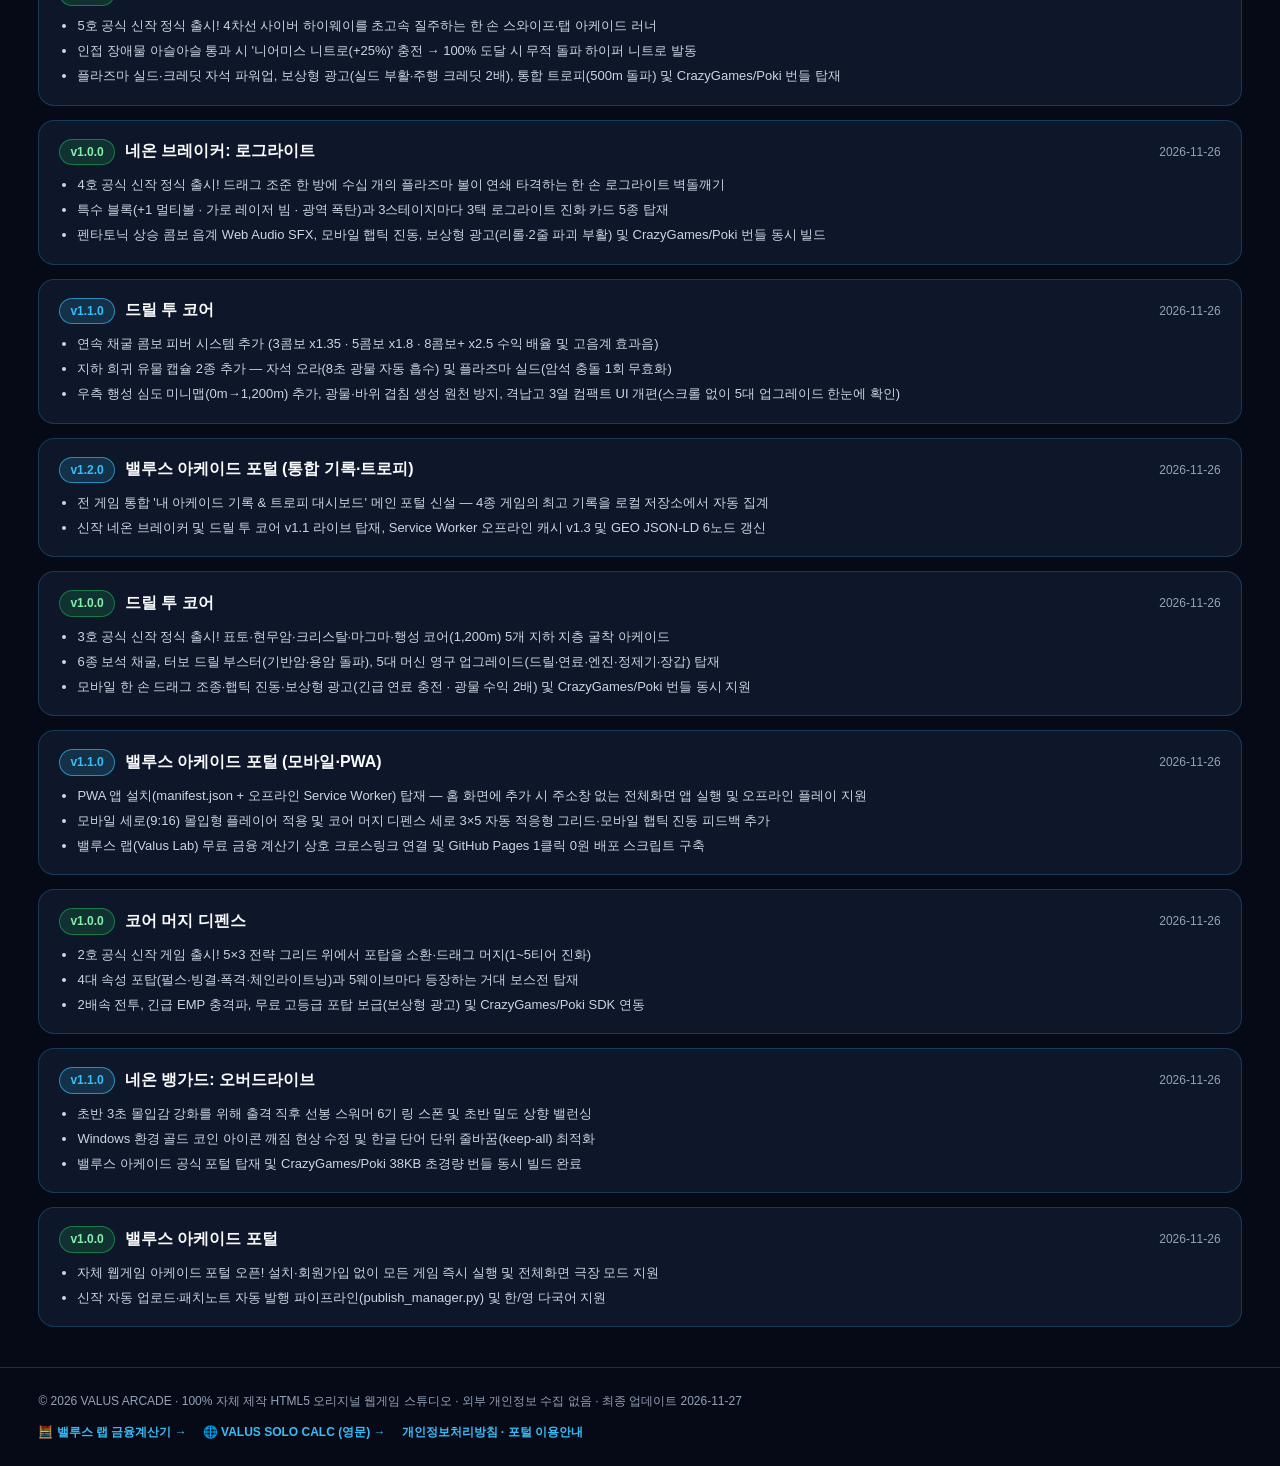
==== commit d75e829b: "chore: deploy valus-arcade pwa portal" ====
--- a/index.html
+++ b/index.html
@@ -91,7 +91,7 @@
       ],
       "applicationCategory": "Game",
       "operatingSystem": "Any (HTML5)",
-      "softwareVersion": "1.0.0",
+      "softwareVersion": "2.0.0",
       "isAccessibleForFree": true,
       "offers": {
         "@type": "Offer",
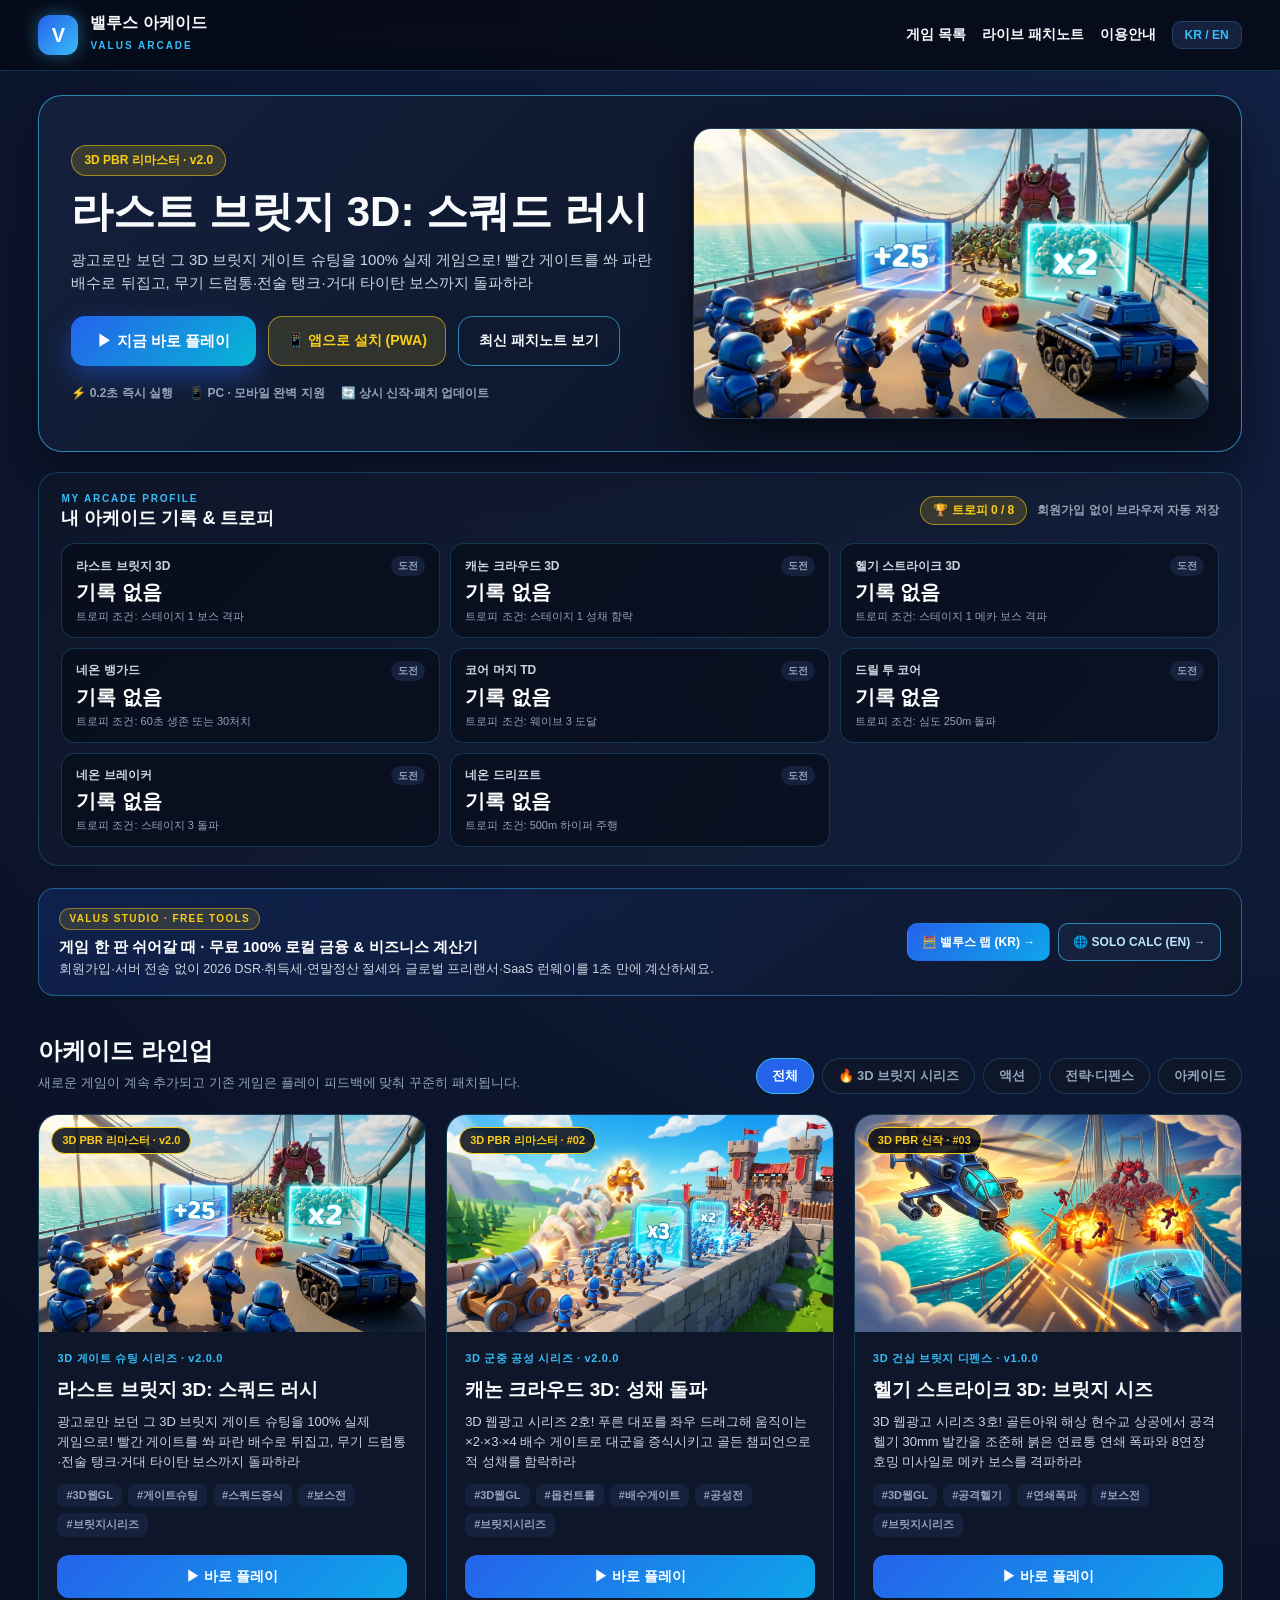
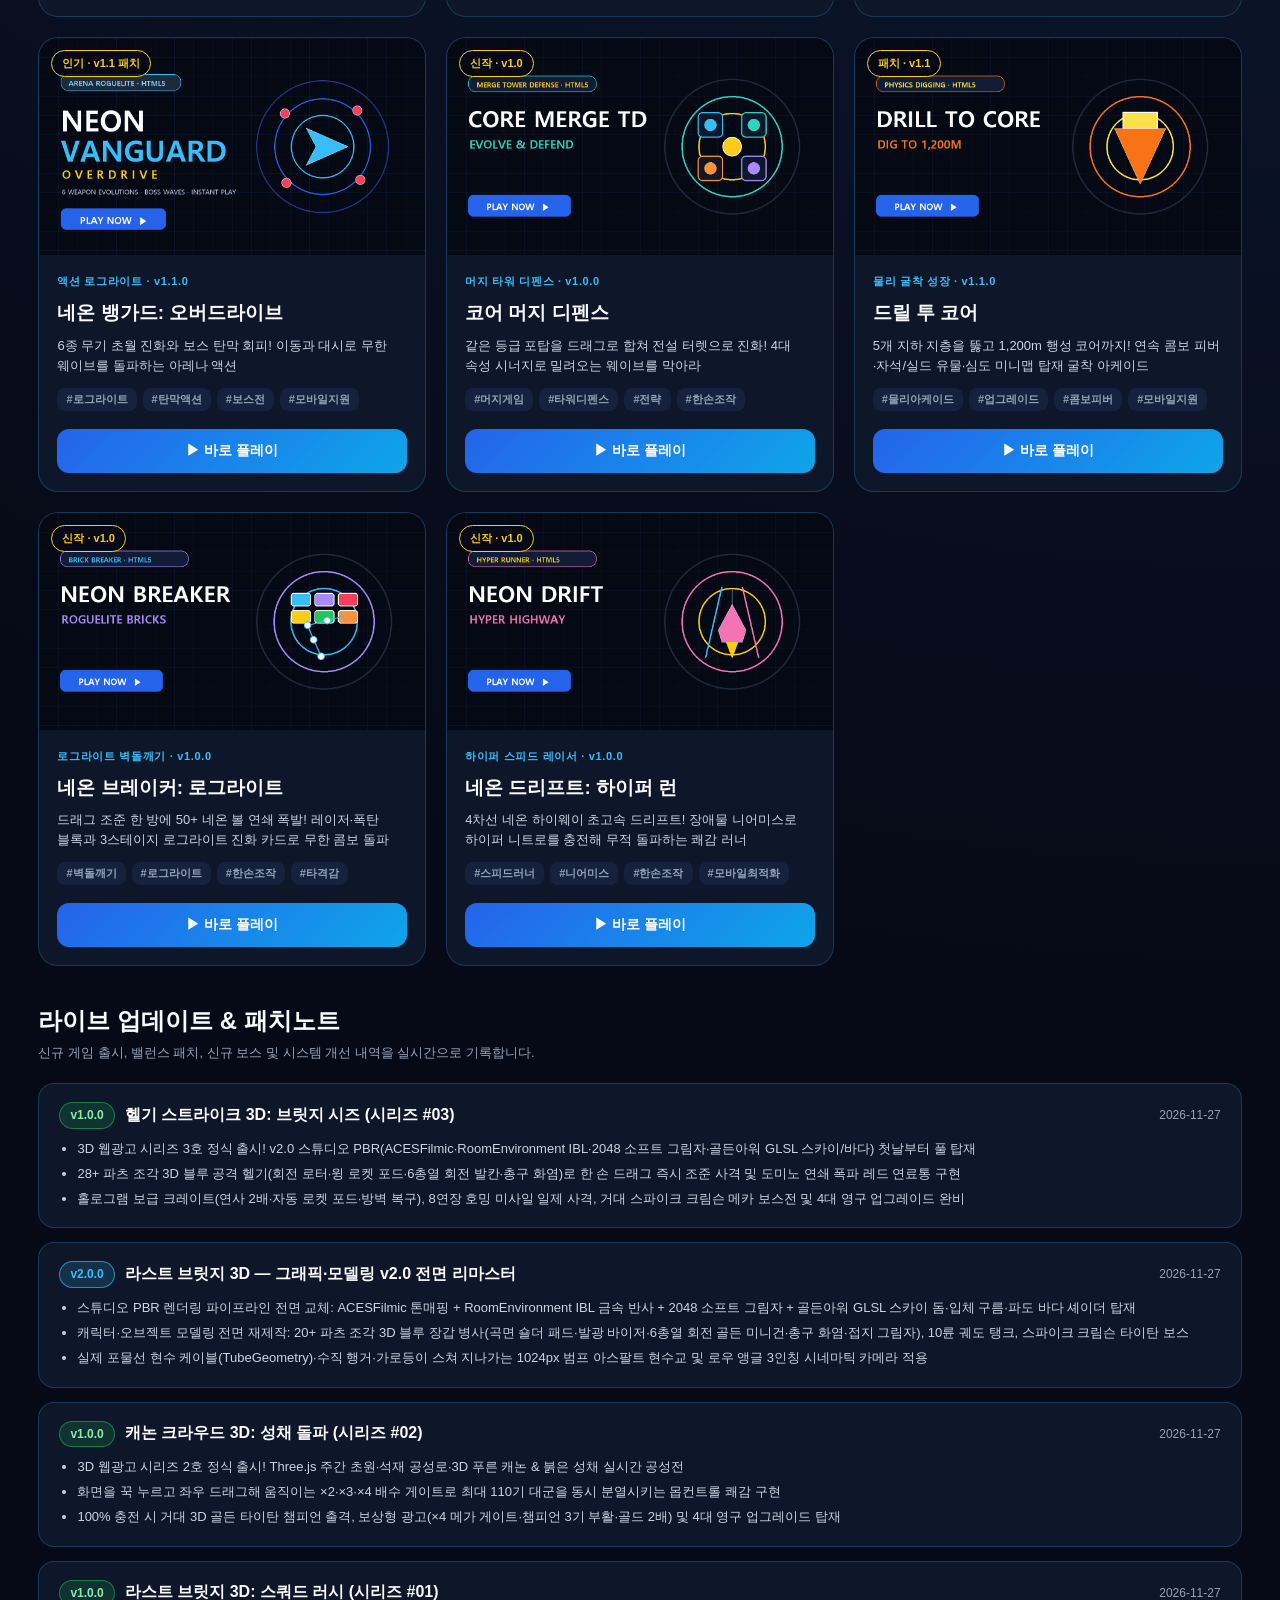
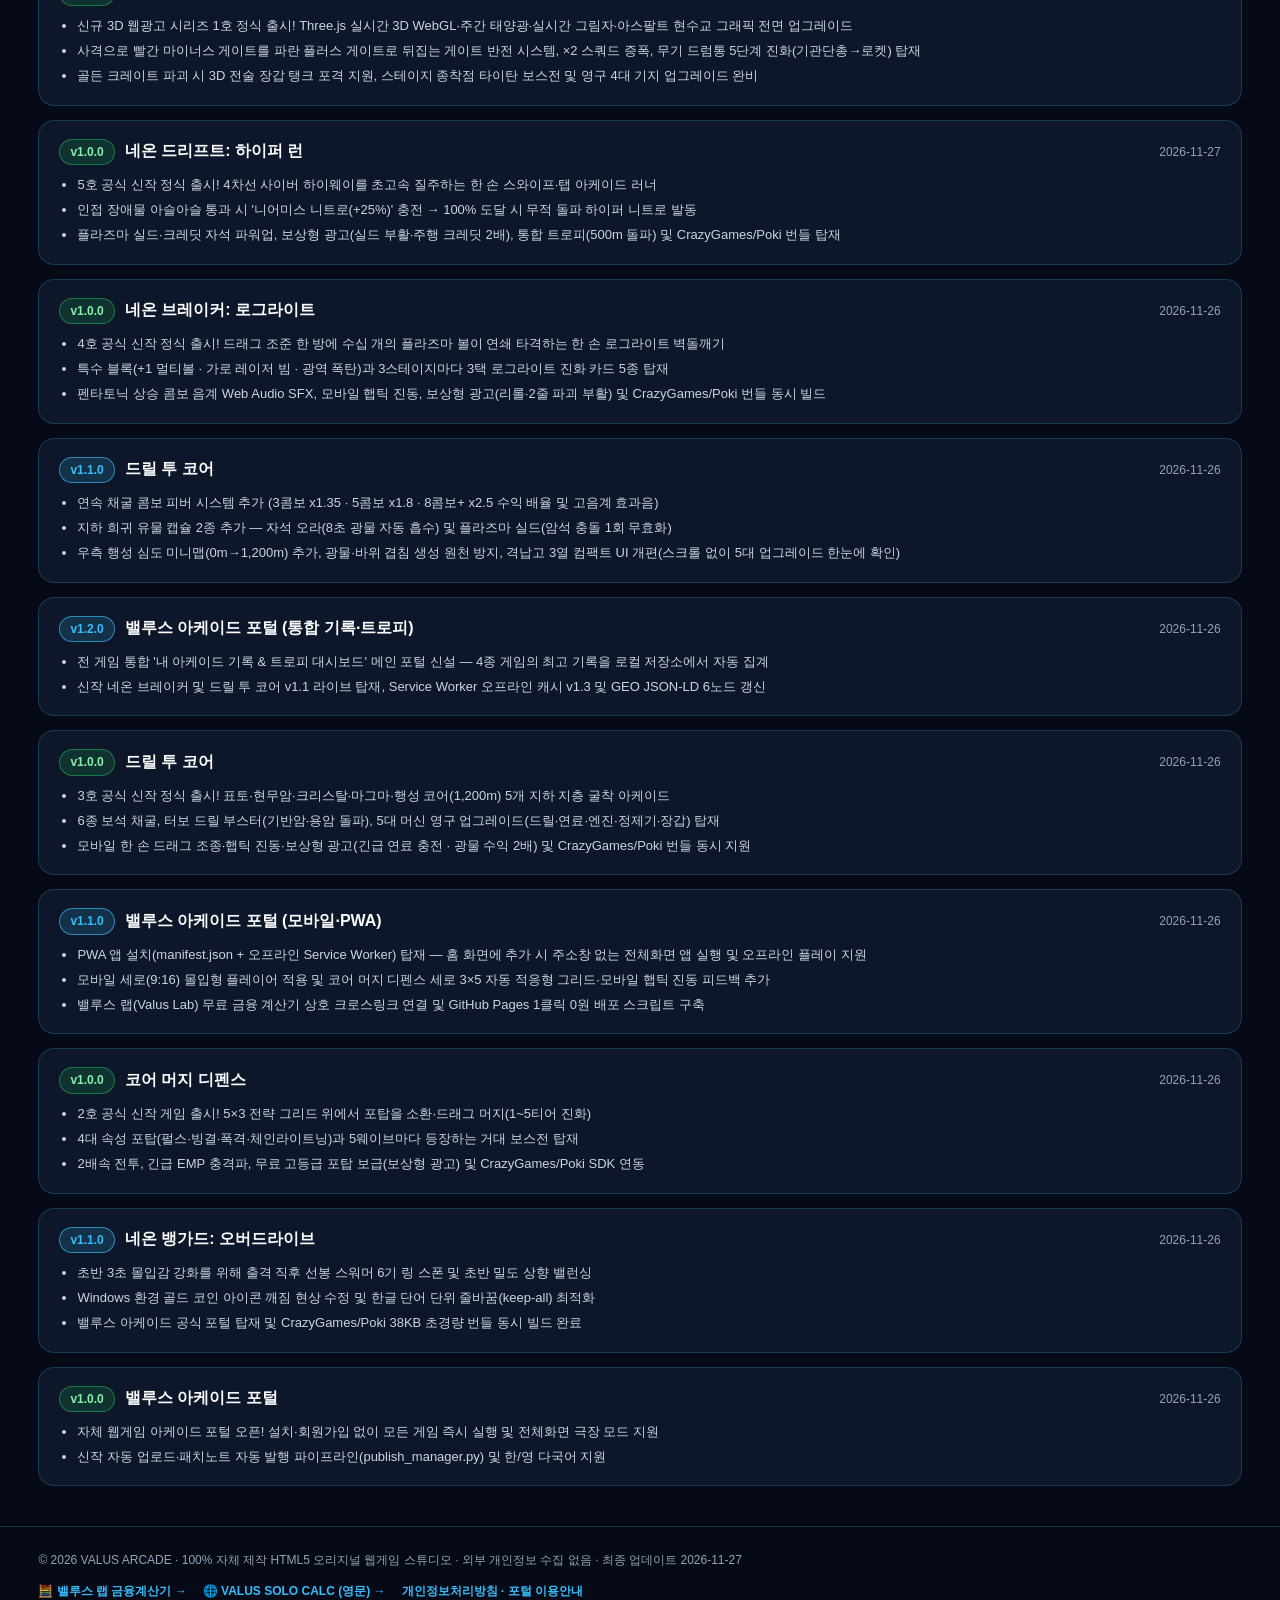
==== commit d1fe4d32: "chore: deploy valus-arcade pwa portal" ====
--- a/index.html
+++ b/index.html
@@ -102,6 +102,32 @@
     },
     {
       "@type": "VideoGame",
+      "@id": "https://suw0ne.github.io/valus-arcade/play.html?game=heli-strike-3d#game",
+      "name": "헬기 스트라이크 3D: 브릿지 시즈 (HELI STRIKE 3D: BRIDGE SIEGE)",
+      "url": "https://suw0ne.github.io/valus-arcade/play.html?game=heli-strike-3d",
+      "genre": [
+        "3D 건십 브릿지 디펜스",
+        "3D Gunship Bridge Defense"
+      ],
+      "description": "3D 웹광고 시리즈 3호! 골든아워 해상 현수교 상공에서 공격 헬기 30mm 발칸을 조준해 붉은 연료통 연쇄 폭파와 8연장 호밍 미사일로 메카 보스를 격파하라",
+      "gamePlatform": [
+        "Web Browser",
+        "Mobile Web",
+        "PWA"
+      ],
+      "applicationCategory": "Game",
+      "operatingSystem": "Any (HTML5)",
+      "softwareVersion": "1.0.0",
+      "isAccessibleForFree": true,
+      "offers": {
+        "@type": "Offer",
+        "price": "0",
+        "priceCurrency": "KRW"
+      },
+      "dateModified": "2026-11-27"
+    },
+    {
+      "@type": "VideoGame",
       "@id": "https://suw0ne.github.io/valus-arcade/play.html?game=neon-vanguard#game",
       "name": "네온 뱅가드: 오버드라이브 (NEON VANGUARD: OVERDRIVE)",
       "url": "https://suw0ne.github.io/valus-arcade/play.html?game=neon-vanguard",
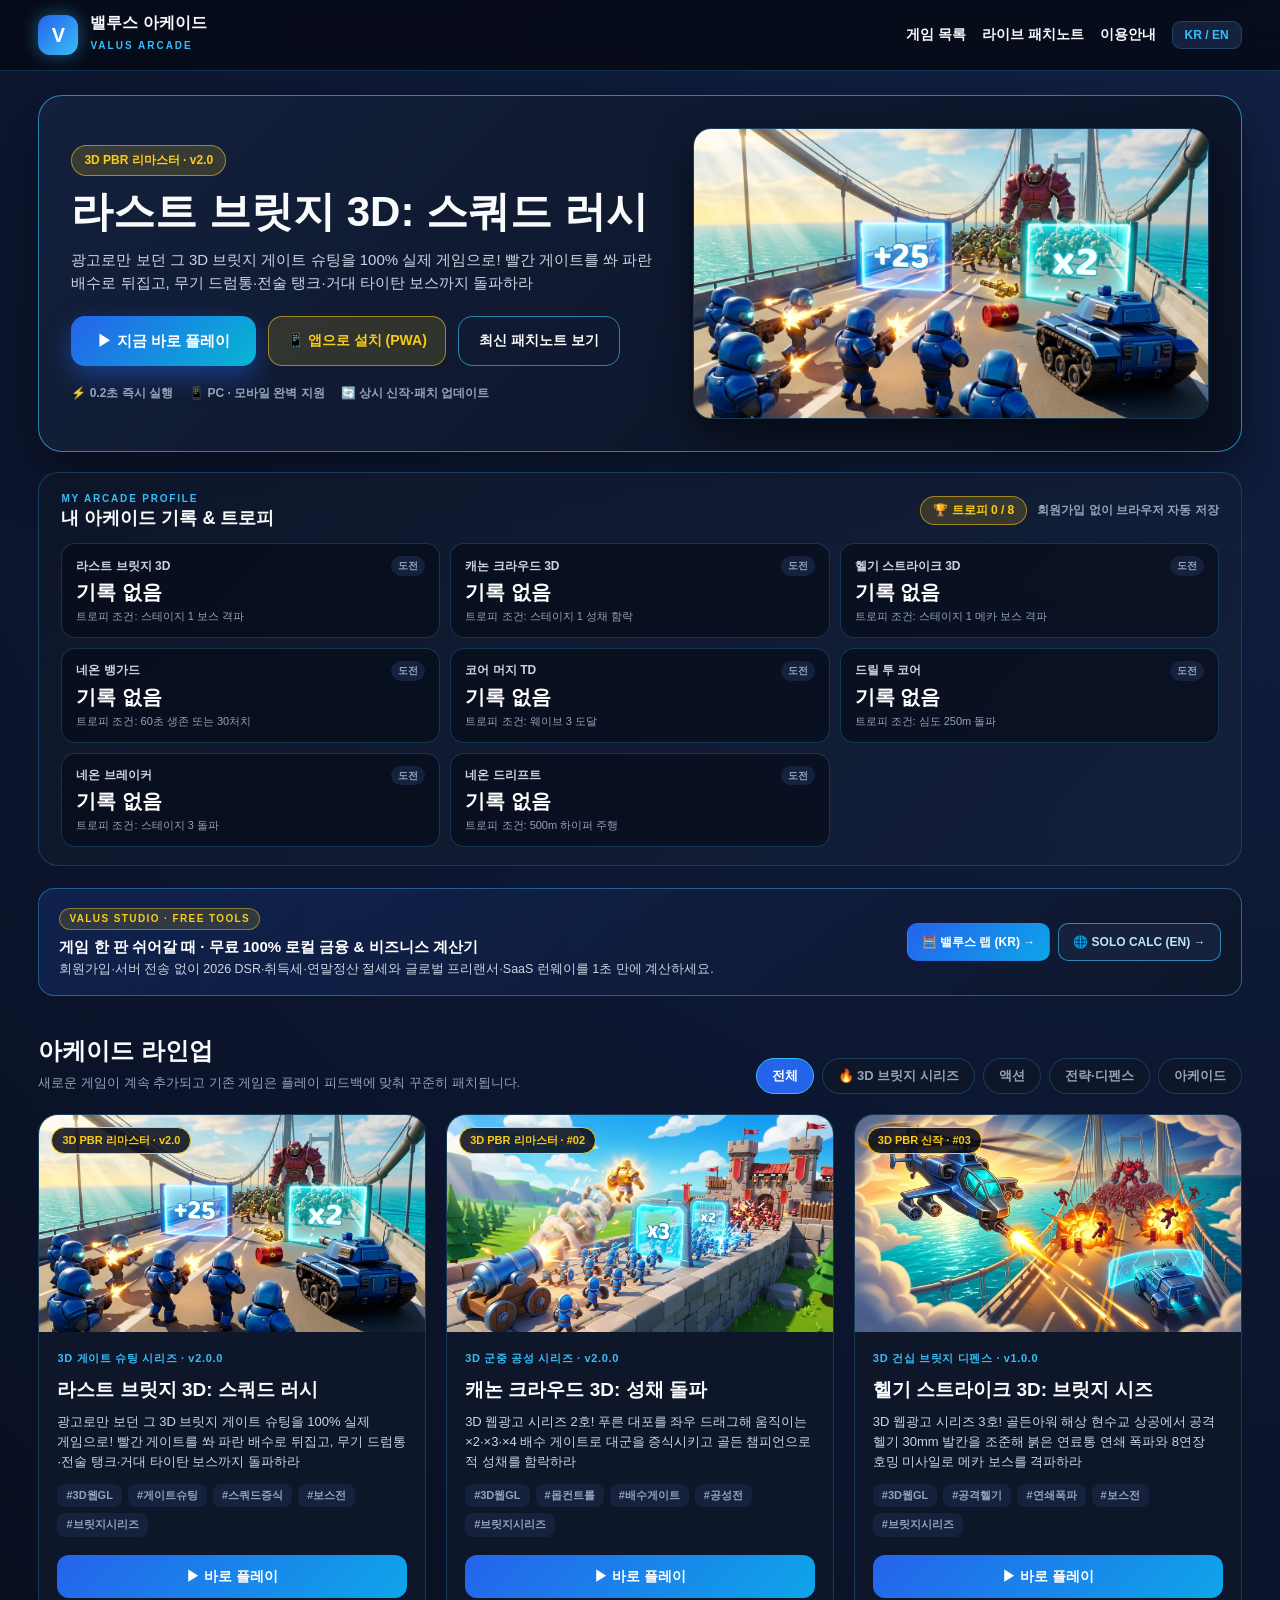
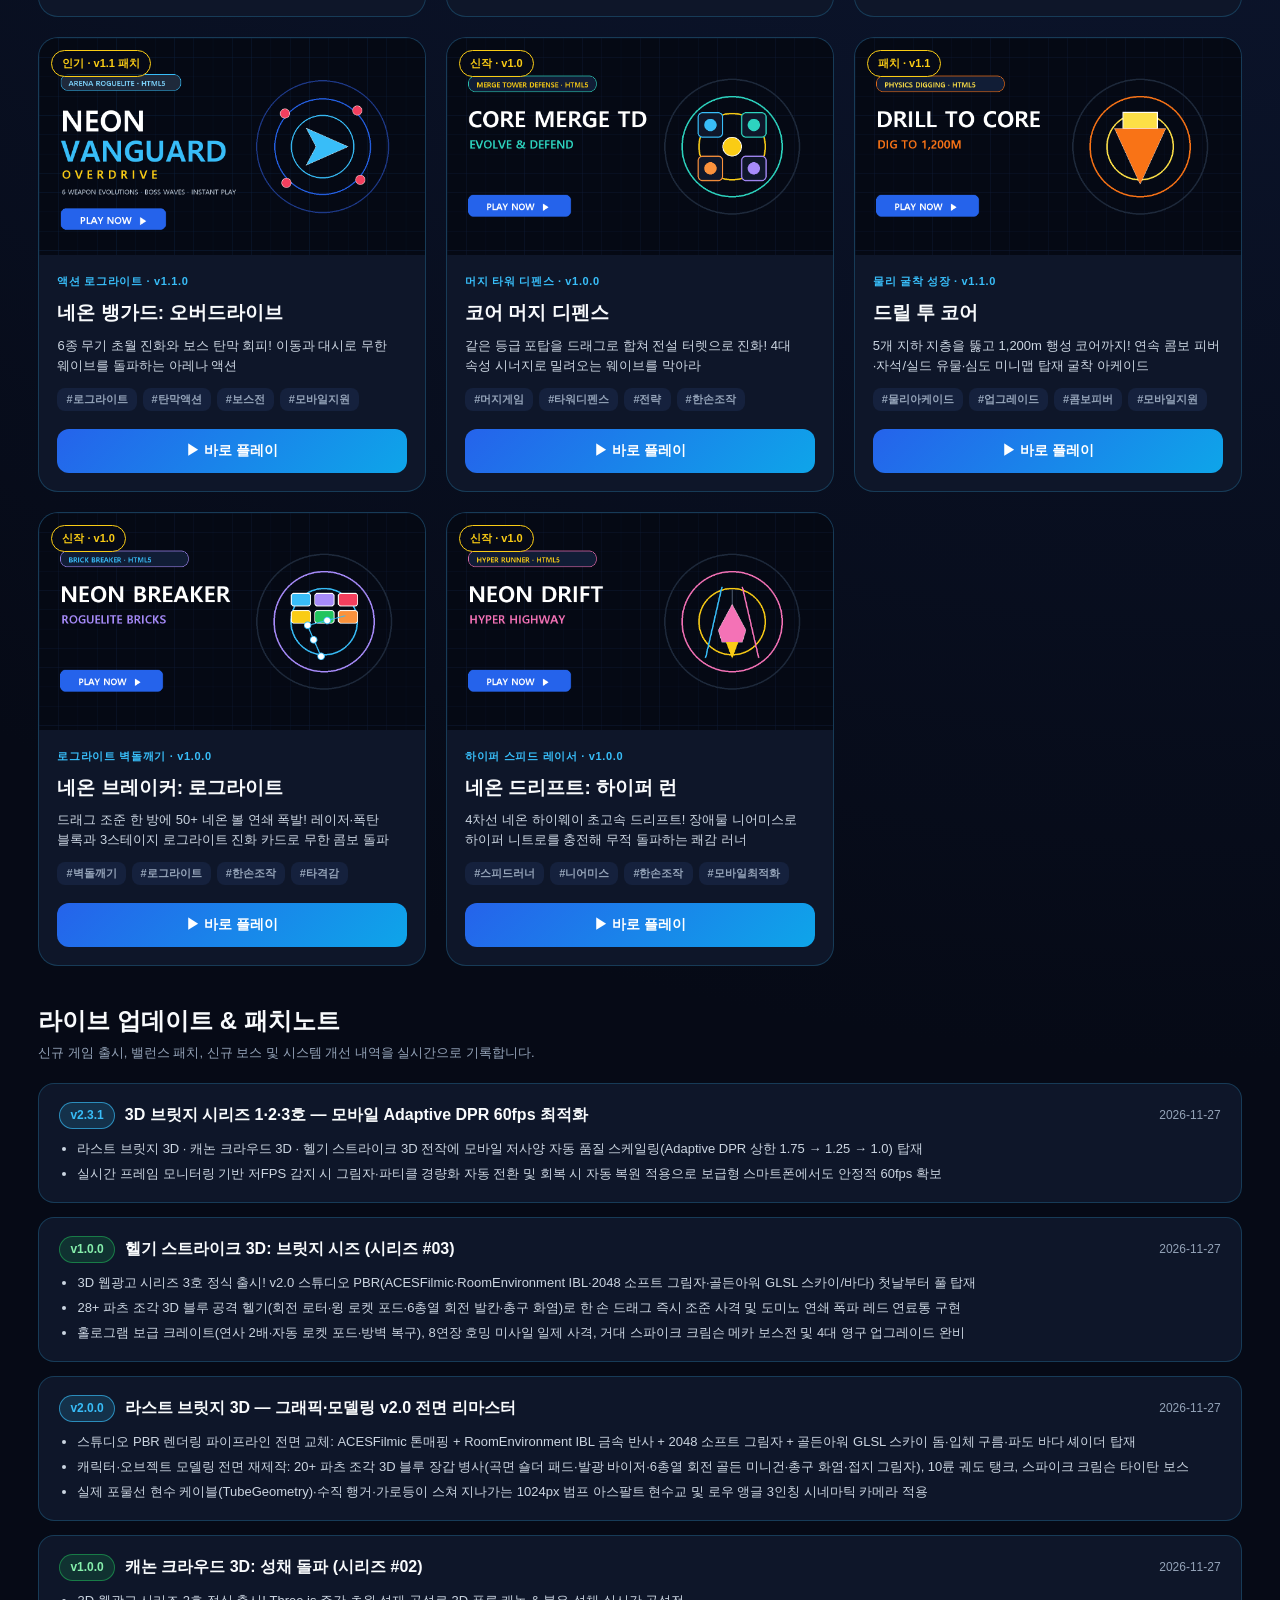
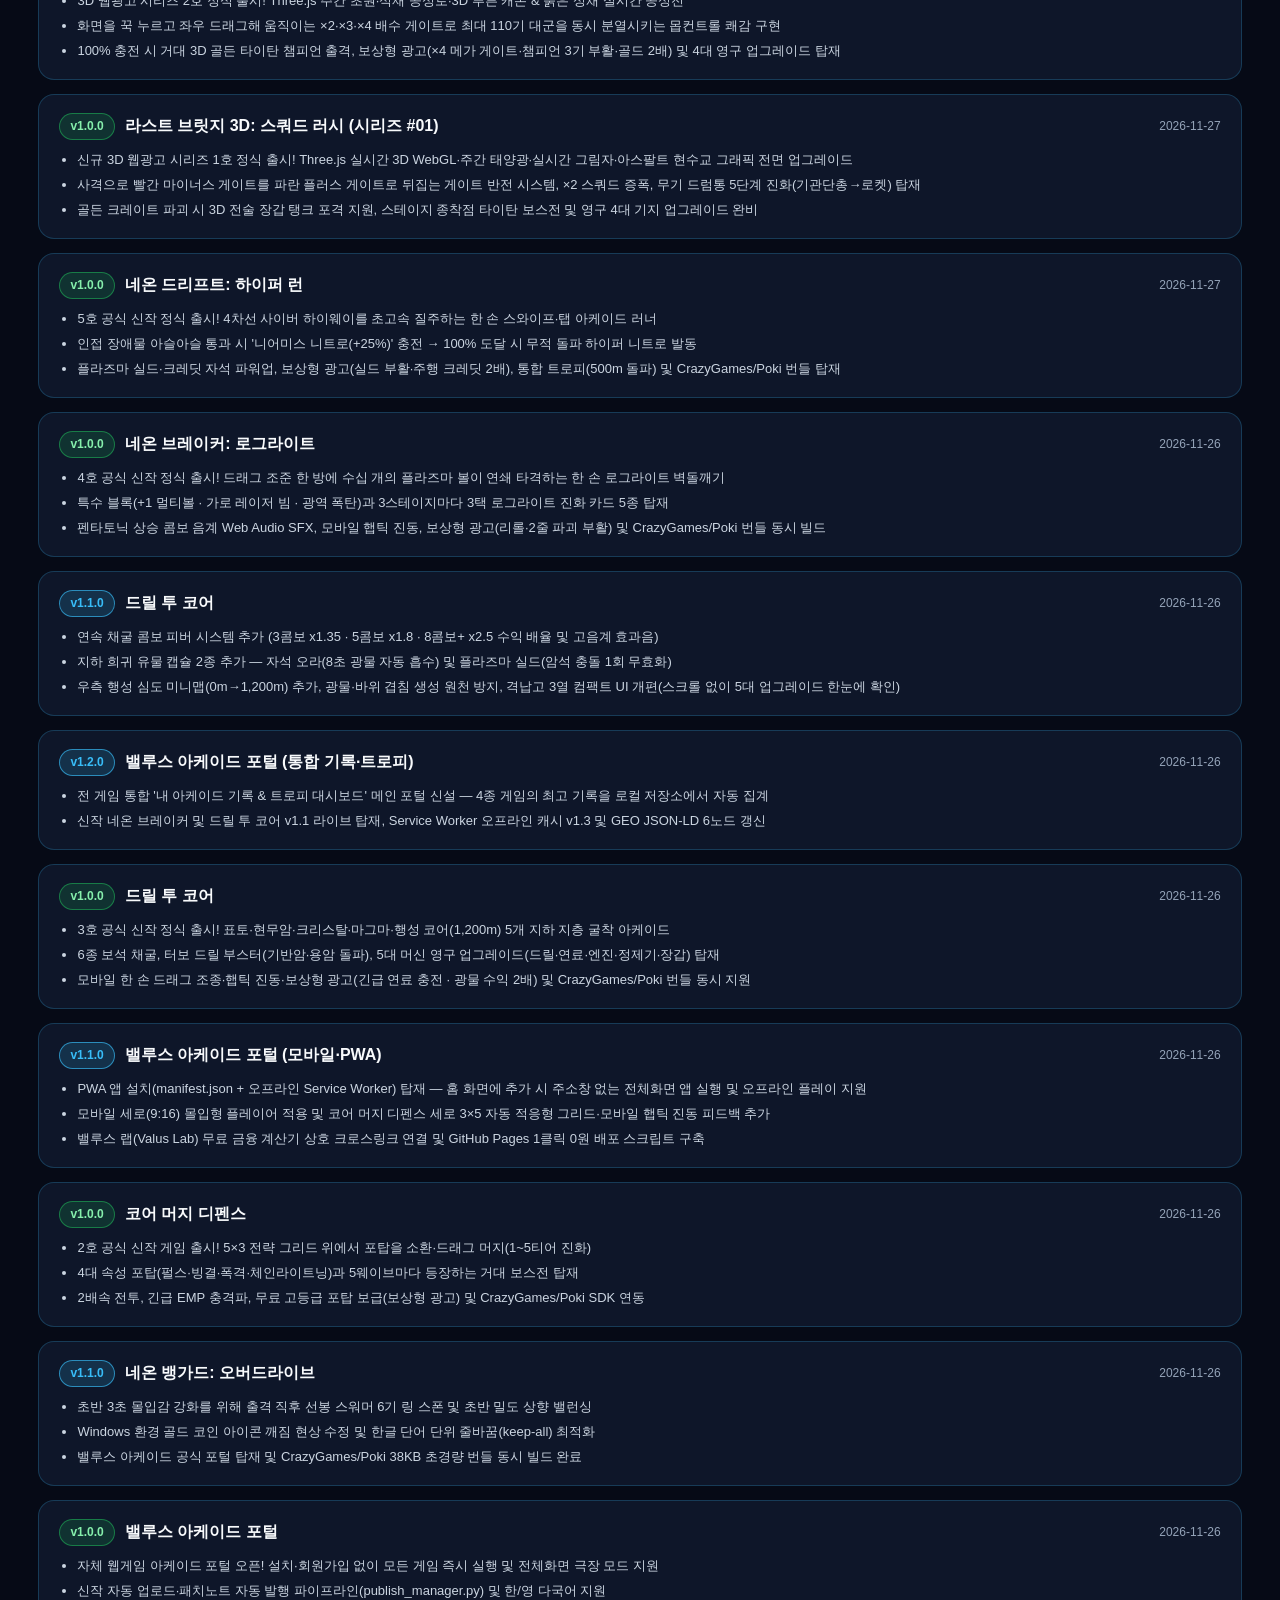
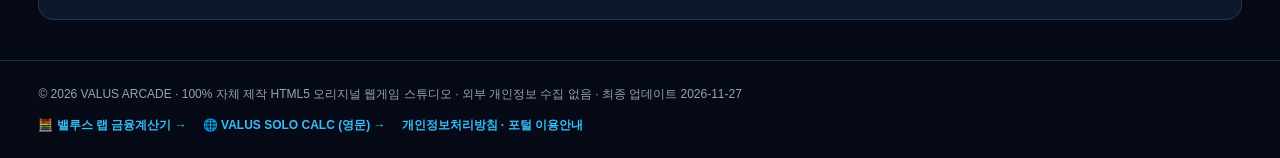
==== commit e5b34f95: "chore: deploy valus-arcade pwa portal" ====
--- a/index.html
+++ b/index.html
@@ -12,10 +12,19 @@
   <title>밸루스 아케이드 | 무료 설치없는 HTML5 웹게임 포털</title>
   <link rel="canonical" href="https://suw0ne.github.io/valus-arcade/" />
   <meta name="robots" content="index, follow, max-image-preview:large" />
-  <meta name="description" content="설치 없이 1초 만에 바로 즐기는 프리미엄 HTML5 웹게임 아케이드. 네온 뱅가드, 코어 머지 디펜스, 드릴 투 코어 등 매주 신작 출시와 라이브 패치!" />
-  <meta property="og:title" content="밸루스 아케이드 | VALUS ARCADE" />
-  <meta property="og:description" content="앱 설치 없이 브라우저에서 바로 즐기는 무료 고퀄리티 웹게임 포털" />
+  <meta name="description" content="설치 없이 1초 만에 바로 즐기는 프리미엄 HTML5 · 3D WebGL 웹게임 8종 아케이드. 라스트 브릿지 3D, 캐논 크라우드 3D, 헬기 스트라이크 3D 등 매주 신작 출시와 라이브 패치!" />
+  <meta property="og:title" content="밸루스 아케이드 | 무료 3D · HTML5 웹게임 8종 포털" />
+  <meta property="og:description" content="앱 설치 없이 브라우저에서 바로 즐기는 무료 3D PBR · HTML5 웹게임 8종 포털 (PC·모바일 완벽 지원)" />
   <meta property="og:type" content="website" />
+  <meta property="og:url" content="https://suw0ne.github.io/valus-arcade/" />
+  <meta property="og:image" content="https://suw0ne.github.io/valus-arcade/og-cover.png" />
+  <meta property="og:image:width" content="1200" />
+  <meta property="og:image:height" content="630" />
+  <meta property="og:image:alt" content="밸루스 아케이드 무료 3D WebGL 및 HTML5 웹게임 8종 포털" />
+  <meta name="twitter:card" content="summary_large_image" />
+  <meta name="twitter:title" content="밸루스 아케이드 | VALUS ARCADE (무료 3D · HTML5 웹게임 8종)" />
+  <meta name="twitter:description" content="설치·회원가입 없이 0.2초 만에 바로 플레이! 3D 브릿지 슈팅·공성·헬기 건십 등 8종 무료 웹게임" />
+  <meta name="twitter:image" content="https://suw0ne.github.io/valus-arcade/og-cover.png" />
   <link rel="stylesheet" href="css/portal.css" />
   <!-- GEO_JSONLD_START -->
   <script type="application/ld+json">
